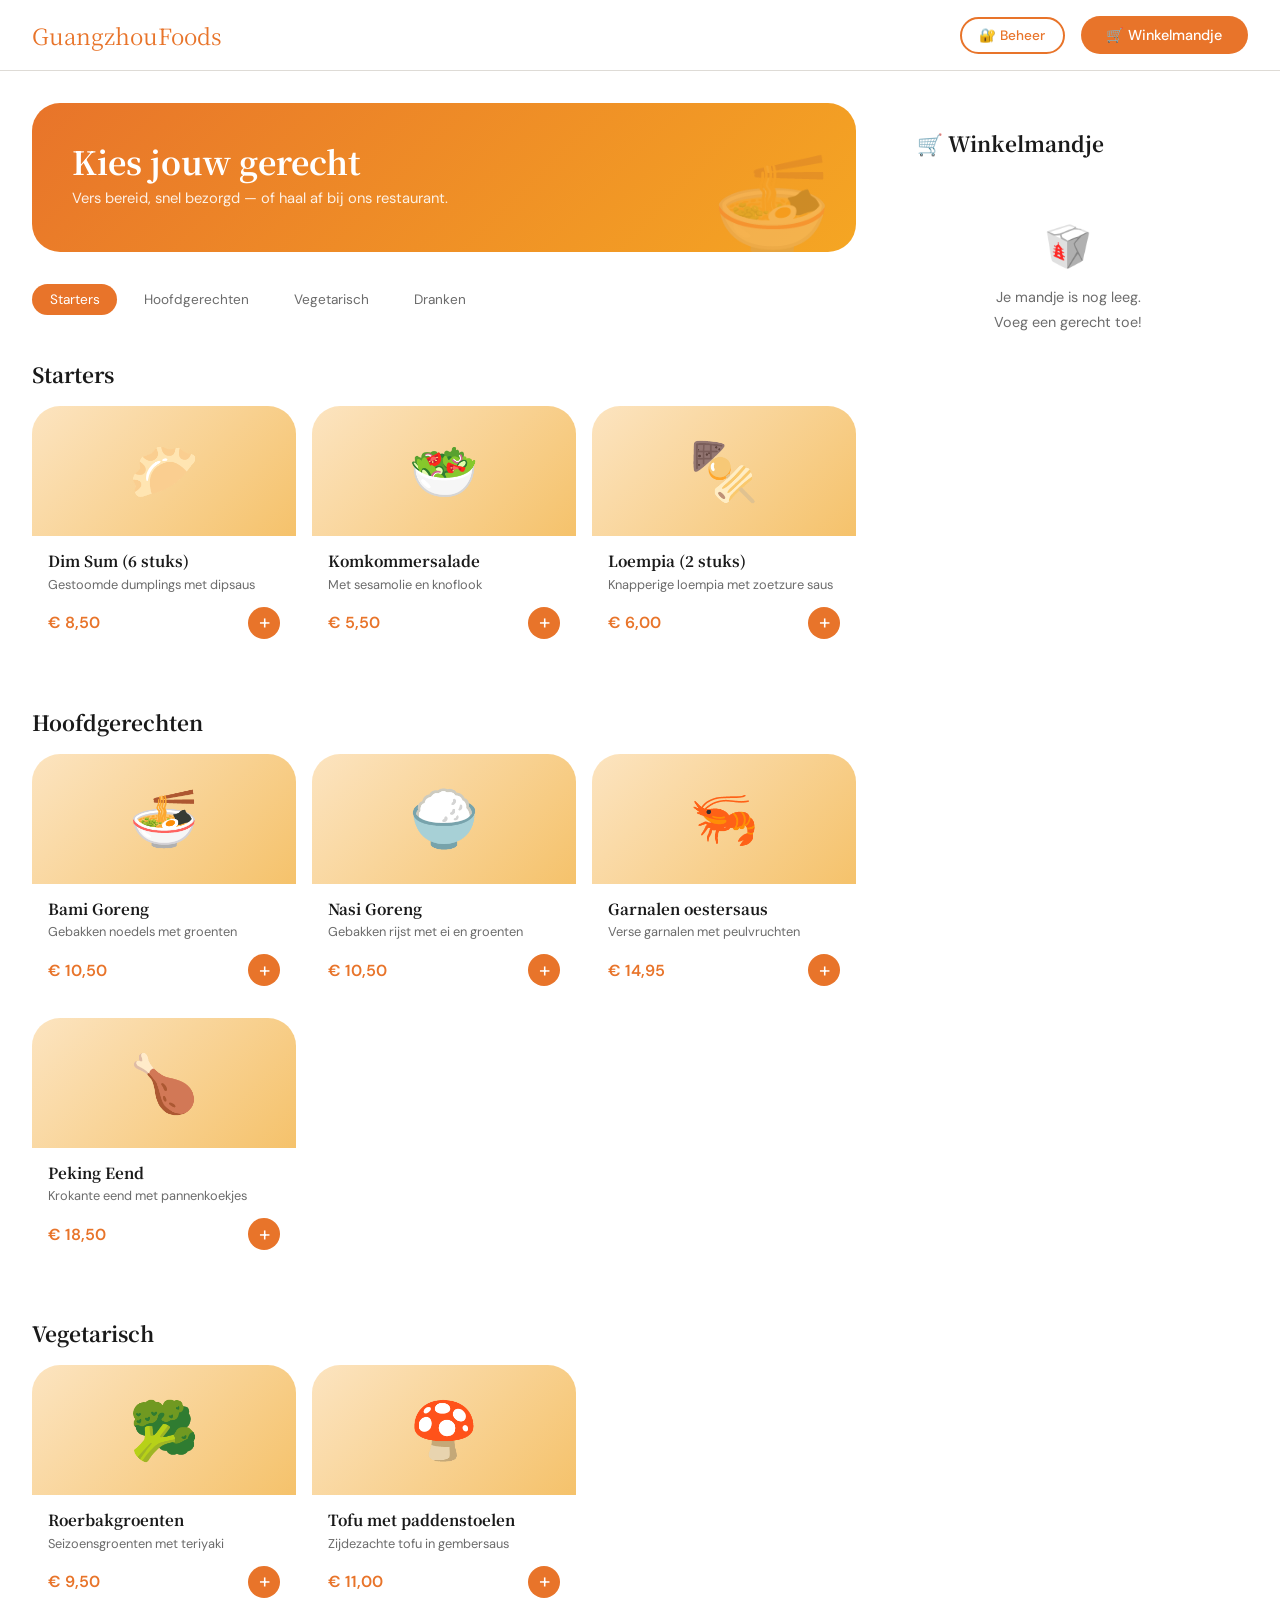
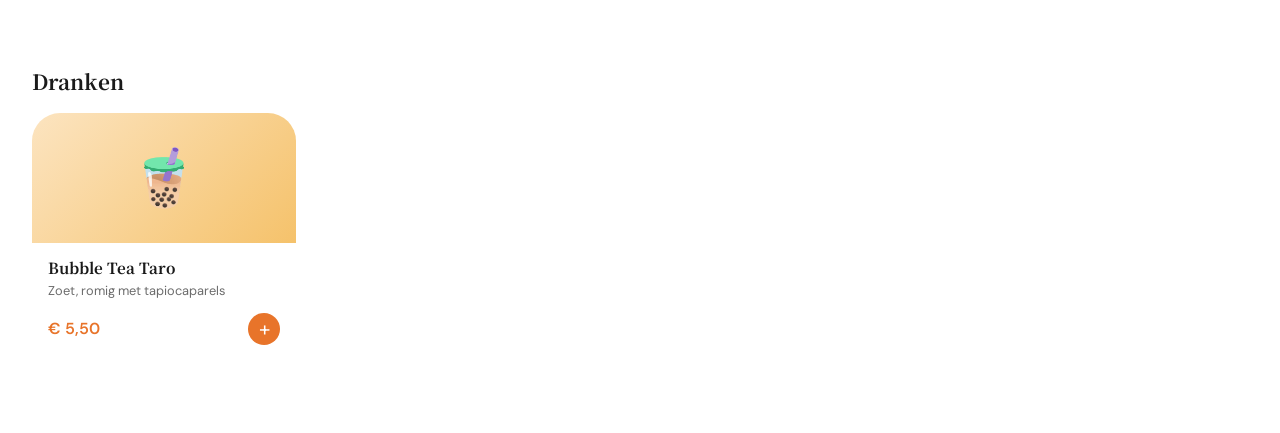
==== Workspace/bestel.html @ 42389be3 "Naam verandered (EOD)" ====
<!DOCTYPE html>
<html lang="nl">

<head>
  <meta charset="UTF-8" />
  <meta name="viewport" content="width=device-width, initial-scale=1.0" />
  <title>GuangzhouFoods</title>
  <link rel="preconnect" href="https://fonts.googleapis.com" />
  <link rel="preconnect" href="https://fonts.gstatic.com" crossorigin />
  <link
    href="https://fonts.googleapis.com/css2?family=Noto+Serif+SC:wght@400;700&family=DM+Sans:wght@300;400;500&display=swap"
    rel="stylesheet" />
  <link rel="stylesheet" href="css/style.css" />
  <link rel="stylesheet" href="css/bestel.css" />

  <style>
    /* ══════════════════════════════════════════
       INLINE: CSS-only interacties
       (checkbox trick voor winkelmandje &
        :target trick voor login/beheer scherm)
    ══════════════════════════════════════════ */

    /* ── Verberg bestelsectie standaard ─────── */
    #bestel-sectie {
      display: block;
    }

    #login-section {
      display: none;
    }

    #beheer-section {
      display: none;
    }

    /* ── :target toont login of beheer ──────── */
    #login-section:target {
      display: flex;
    }

    #beheer-section:target {
      display: block;
    }

    /* ── Actieve tab via :target ─────────────── */
    #tab-menu:target~.beheer-content #panel-menu {
      display: block;
    }

    #tab-info:target~.beheer-content #panel-info {
      display: block;
    }

    #tab-users:target~.beheer-content #panel-users {
      display: block;
    }

    /* standaard eerste tab zichtbaar */
    #panel-menu {
      display: block;
    }

    #panel-info {
      display: none;
    }

    #panel-users {
      display: none;
    }

    /* ── Checkbox winkelmandje ───────────────── */
    /*
       Elk gerecht heeft een verborgen checkbox.
       Wanneer aangevinkt, verschijnt het item
       in de winkelmandje kolom via CSS ~-selector.
       Dit is de maximale interactiviteit zonder JS.
    */

    .item-checkbox {
      display: none;
    }

    /* Verberg winkelmandje-versie standaard */
    .cart-entry {
      display: none;
    }

    /* Toon winkelmandje-versie als checkbox aan */
    #cb-1:checked~main .cart-entry-1,
    #cb-2:checked~main .cart-entry-2,
    #cb-3:checked~main .cart-entry-3,
    #cb-4:checked~main .cart-entry-4,
    #cb-5:checked~main .cart-entry-5,
    #cb-6:checked~main .cart-entry-6,
    #cb-7:checked~main .cart-entry-7,
    #cb-8:checked~main .cart-entry-8,
    #cb-9:checked~main .cart-entry-9,
    #cb-10:checked~main .cart-entry-10 {
      display: flex;
    }

    /* Verberg "mandje leeg" als iets aangevinkt */
    #cb-1:checked~main .cart-empty,
    #cb-2:checked~main .cart-empty,
    #cb-3:checked~main .cart-empty,
    #cb-4:checked~main .cart-empty,
    #cb-5:checked~main .cart-empty,
    #cb-6:checked~main .cart-empty,
    #cb-7:checked~main .cart-empty,
    #cb-8:checked~main .cart-empty,
    #cb-9:checked~main .cart-empty,
    #cb-10:checked~main .cart-empty {
      display: none;
    }

    /* Toon totaalbox als iets aangevinkt */
    #cb-1:checked~main .cart-totaal,
    #cb-2:checked~main .cart-totaal,
    #cb-3:checked~main .cart-totaal,
    #cb-4:checked~main .cart-totaal,
    #cb-5:checked~main .cart-totaal,
    #cb-6:checked~main .cart-totaal,
    #cb-7:checked~main .cart-totaal,
    #cb-8:checked~main .cart-totaal,
    #cb-9:checked~main .cart-totaal,
    #cb-10:checked~main .cart-totaal {
      display: block;
    }

    /* Toon afrekenen sectie als iets aangevinkt */
    #cb-1:checked~main .checkout-section,
    #cb-2:checked~main .checkout-section,
    #cb-3:checked~main .checkout-section,
    #cb-4:checked~main .checkout-section,
    #cb-5:checked~main .checkout-section,
    #cb-6:checked~main .checkout-section,
    #cb-7:checked~main .checkout-section,
    #cb-8:checked~main .checkout-section,
    #cb-9:checked~main .checkout-section,
    #cb-10:checked~main .checkout-section {
      display: block;
    }

    /* Aangevinkt: label kleur veranderen */
    #cb-1:checked~main label[for="cb-1"],
    #cb-2:checked~main label[for="cb-2"],
    #cb-3:checked~main label[for="cb-3"],
    #cb-4:checked~main label[for="cb-4"],
    #cb-5:checked~main label[for="cb-5"],
    #cb-6:checked~main label[for="cb-6"],
    #cb-7:checked~main label[for="cb-7"],
    #cb-8:checked~main label[for="cb-8"],
    #cb-9:checked~main label[for="cb-9"],
    #cb-10:checked~main label[for="cb-10"] {
      background: var(--gold);
      content: "✓";
    }

    /* checkout en totaal standaard verborgen */
    .cart-totaal {
      display: none;
    }

    .checkout-section {
      display: none;
    }

    /* ── Beheer tab actief markering ─────────── */
    a.beheer-tab-link:target {
      background: var(--orange);
      color: var(--white);
    }
  </style>
</head>

<body>

  <!--
    Verborgen checkboxen voor winkelmandje
    (moeten BOVEN <main> staan voor CSS ~ selector)
  -->
  <input type="checkbox" class="item-checkbox" id="cb-1" />
  <input type="checkbox" class="item-checkbox" id="cb-2" />
  <input type="checkbox" class="item-checkbox" id="cb-3" />
  <input type="checkbox" class="item-checkbox" id="cb-4" />
  <input type="checkbox" class="item-checkbox" id="cb-5" />
  <input type="checkbox" class="item-checkbox" id="cb-6" />
  <input type="checkbox" class="item-checkbox" id="cb-7" />
  <input type="checkbox" class="item-checkbox" id="cb-8" />
  <input type="checkbox" class="item-checkbox" id="cb-9" />
  <input type="checkbox" class="item-checkbox" id="cb-10" />


  <!-- ════════════════════════════════════════
       HEADER
  ════════════════════════════════════════ -->
  <header>
    <div class="header-inner">
      <a href="index.html" class="logo">GuangzhouFoods</a>
      <div class="header-actions">
        <a href="#login-section" class="btn-secondary" style="font-size:0.85rem; padding:0.5rem 1.1rem;">🔐 Beheer</a>
        <a href="#bestel-sectie" class="btn-primary">🛒 Winkelmandje</a>
      </div>
    </div>
  </header>


  <!-- ════════════════════════════════════════
       HOOFDPAGINA — BESTELGEDEELTE
  ════════════════════════════════════════ -->
  <div id="bestel-sectie">
    <main>

      <!-- ── LINKER KOLOM: MENU ── -->
      <section class="menu-section">

        <div class="menu-hero">
          <h1>Kies jouw gerecht</h1>
          <p>Vers bereid, snel bezorgd — of haal af bij ons restaurant.</p>
        </div>

        <!-- Categorie anker-links -->
        <nav class="cat-tabs" aria-label="Categorieën">
          <a href="#cat-starters" class="cat-tab">Starters</a>
          <a href="#cat-hoofd" class="cat-tab">Hoofdgerechten</a>
          <a href="#cat-vegetarisch" class="cat-tab">Vegetarisch</a>
          <a href="#cat-dranken" class="cat-tab">Dranken</a>
        </nav>


        <!-- ── STARTERS ── -->
        <h2 class="category-title" id="cat-starters">Starters</h2>
        <div class="items-grid">

          <article class="item-card">
            <div class="item-emoji">🥟</div>
            <div class="item-body">
              <h4>Dim Sum (6 stuks)</h4>
              <p>Gestoomde dumplings met dipsaus</p>
              <div class="item-footer">
                <span class="item-price">€ 8,50</span>
                <label for="cb-1" class="add-label">+</label>
              </div>
            </div>
          </article>

          <article class="item-card">
            <div class="item-emoji">🥗</div>
            <div class="item-body">
              <h4>Komkommersalade</h4>
              <p>Met sesamolie en knoflook</p>
              <div class="item-footer">
                <span class="item-price">€ 5,50</span>
                <label for="cb-2" class="add-label">+</label>
              </div>
            </div>
          </article>

          <article class="item-card">
            <div class="item-emoji">🍢</div>
            <div class="item-body">
              <h4>Loempia (2 stuks)</h4>
              <p>Knapperige loempia met zoetzure saus</p>
              <div class="item-footer">
                <span class="item-price">€ 6,00</span>
                <label for="cb-3" class="add-label">+</label>
              </div>
            </div>
          </article>

        </div>


        <!-- ── HOOFDGERECHTEN ── -->
        <h2 class="category-title" id="cat-hoofd">Hoofdgerechten</h2>
        <div class="items-grid">

          <article class="item-card">
            <div class="item-emoji">🍜</div>
            <div class="item-body">
              <h4>Bami Goreng</h4>
              <p>Gebakken noedels met groenten</p>
              <div class="item-footer">
                <span class="item-price">€ 10,50</span>
                <label for="cb-4" class="add-label">+</label>
              </div>
            </div>
          </article>

          <article class="item-card">
            <div class="item-emoji">🍚</div>
            <div class="item-body">
              <h4>Nasi Goreng</h4>
              <p>Gebakken rijst met ei en groenten</p>
              <div class="item-footer">
                <span class="item-price">€ 10,50</span>
                <label for="cb-5" class="add-label">+</label>
              </div>
            </div>
          </article>

          <article class="item-card">
            <div class="item-emoji">🦐</div>
            <div class="item-body">
              <h4>Garnalen oestersaus</h4>
              <p>Verse garnalen met peulvruchten</p>
              <div class="item-footer">
                <span class="item-price">€ 14,95</span>
                <label for="cb-6" class="add-label">+</label>
              </div>
            </div>
          </article>

          <article class="item-card">
            <div class="item-emoji">🍗</div>
            <div class="item-body">
              <h4>Peking Eend</h4>
              <p>Krokante eend met pannenkoekjes</p>
              <div class="item-footer">
                <span class="item-price">€ 18,50</span>
                <label for="cb-7" class="add-label">+</label>
              </div>
            </div>
          </article>

        </div>


        <!-- ── VEGETARISCH ── -->
        <h2 class="category-title" id="cat-vegetarisch">Vegetarisch</h2>
        <div class="items-grid">

          <article class="item-card">
            <div class="item-emoji">🥦</div>
            <div class="item-body">
              <h4>Roerbakgroenten</h4>
              <p>Seizoensgroenten met teriyaki</p>
              <div class="item-footer">
                <span class="item-price">€ 9,50</span>
                <label for="cb-8" class="add-label">+</label>
              </div>
            </div>
          </article>

          <article class="item-card">
            <div class="item-emoji">🍄</div>
            <div class="item-body">
              <h4>Tofu met paddenstoelen</h4>
              <p>Zijdezachte tofu in gembersaus</p>
              <div class="item-footer">
                <span class="item-price">€ 11,00</span>
                <label for="cb-9" class="add-label">+</label>
              </div>
            </div>
          </article>

        </div>


        <!-- ── DRANKEN ── -->
        <h2 class="category-title" id="cat-dranken">Dranken</h2>
        <div class="items-grid">

          <article class="item-card">
            <div class="item-emoji">🧋</div>
            <div class="item-body">
              <h4>Bubble Tea Taro</h4>
              <p>Zoet, romig met tapiocaparels</p>
              <div class="item-footer">
                <span class="item-price">€ 5,50</span>
                <label for="cb-10" class="add-label">+</label>
              </div>
            </div>
          </article>

        </div>

      </section><!-- einde menu-section -->


      <!-- ── RECHTER KOLOM: WINKELMANDJE ── -->
      <aside class="cart-panel">
        <h2>🛒 Winkelmandje</h2>

        <!-- Leeg bericht -->
        <div class="cart-empty">
          <div class="cart-empty-icon">🥡</div>
          <p>Je mandje is nog leeg.<br />Voeg een gerecht toe!</p>
        </div>

        <!-- Winkelmandje items (verschijnen via checkbox CSS) -->
        <ul class="cart-list">
          <li class="cart-entry cart-entry-1">
            <span class="cart-item-emoji">🥟</span>
            <div class="cart-item-info">
              <h5>Dim Sum</h5>
              <span>€ 8,50</span>
            </div>
            <label for="cb-1" style="cursor:pointer; color:var(--grey); font-size:1.1rem;" title="Verwijderen">✕</label>
          </li>
          <li class="cart-entry cart-entry-2">
            <span class="cart-item-emoji">🥗</span>
            <div class="cart-item-info">
              <h5>Komkommersalade</h5>
              <span>€ 5,50</span>
            </div>
            <label for="cb-2" style="cursor:pointer; color:var(--grey); font-size:1.1rem;" title="Verwijderen">✕</label>
          </li>
          <li class="cart-entry cart-entry-3">
            <span class="cart-item-emoji">🍢</span>
            <div class="cart-item-info">
              <h5>Loempia (2 stuks)</h5>
              <span>€ 6,00</span>
            </div>
            <label for="cb-3" style="cursor:pointer; color:var(--grey); font-size:1.1rem;" title="Verwijderen">✕</label>
          </li>
          <li class="cart-entry cart-entry-4">
            <span class="cart-item-emoji">🍜</span>
            <div class="cart-item-info">
              <h5>Bami Goreng</h5>
              <span>€ 10,50</span>
            </div>
            <label for="cb-4" style="cursor:pointer; color:var(--grey); font-size:1.1rem;" title="Verwijderen">✕</label>
          </li>
          <li class="cart-entry cart-entry-5">
            <span class="cart-item-emoji">🍚</span>
            <div class="cart-item-info">
              <h5>Nasi Goreng</h5>
              <span>€ 10,50</span>
            </div>
            <label for="cb-5" style="cursor:pointer; color:var(--grey); font-size:1.1rem;" title="Verwijderen">✕</label>
          </li>
          <li class="cart-entry cart-entry-6">
            <span class="cart-item-emoji">🦐</span>
            <div class="cart-item-info">
              <h5>Garnalen oestersaus</h5>
              <span>€ 14,95</span>
            </div>
            <label for="cb-6" style="cursor:pointer; color:var(--grey); font-size:1.1rem;" title="Verwijderen">✕</label>
          </li>
          <li class="cart-entry cart-entry-7">
            <span class="cart-item-emoji">🍗</span>
            <div class="cart-item-info">
              <h5>Peking Eend</h5>
              <span>€ 18,50</span>
            </div>
            <label for="cb-7" style="cursor:pointer; color:var(--grey); font-size:1.1rem;" title="Verwijderen">✕</label>
          </li>
          <li class="cart-entry cart-entry-8">
            <span class="cart-item-emoji">🥦</span>
            <div class="cart-item-info">
              <h5>Roerbakgroenten</h5>
              <span>€ 9,50</span>
            </div>
            <label for="cb-8" style="cursor:pointer; color:var(--grey); font-size:1.1rem;" title="Verwijderen">✕</label>
          </li>
          <li class="cart-entry cart-entry-9">
            <span class="cart-item-emoji">🍄</span>
            <div class="cart-item-info">
              <h5>Tofu met paddenstoelen</h5>
              <span>€ 11,00</span>
            </div>
            <label for="cb-9" style="cursor:pointer; color:var(--grey); font-size:1.1rem;" title="Verwijderen">✕</label>
          </li>
          <li class="cart-entry cart-entry-10">
            <span class="cart-item-emoji">🧋</span>
            <div class="cart-item-info">
              <h5>Bubble Tea Taro</h5>
              <span>€ 5,50</span>
            </div>
            <label for="cb-10" style="cursor:pointer; color:var(--grey); font-size:1.1rem;"
              title="Verwijderen">✕</label>
          </li>
        </ul>

        <!-- Totaalbox -->
        <div class="cart-totaal">
          <div class="totaal-rij">
            <span>Subtotaal</span>
            <span>zie selectie</span>
          </div>
          <div class="totaal-rij">
            <span>Bezorgkosten</span>
            <span>€ 2,50</span>
          </div>
          <div class="totaal-rij eindtotaal">
            <span>Totaal</span>
            <span>incl. bezorgkosten</span>
          </div>
        </div>

        <!-- Afrekenen formulier -->
        <div class="checkout-section">
          <h3>Jouw gegevens</h3>
          <form action="mailto:info@goudendraak.nl" method="post" enctype="text/plain">
            <div class="form-group">
              <label for="co-naam">Naam</label>
              <input type="text" id="co-naam" name="naam" placeholder="Jouw naam" required />
            </div>
            <div class="form-group">
              <label for="co-tel">Telefoon</label>
              <input type="tel" id="co-tel" name="telefoon" placeholder="06 – ..." required />
            </div>
            <div class="form-group">
              <label for="co-adres">Bezorgadres <small style="color:var(--grey)">(leeg = afhalen)</small></label>
              <input type="text" id="co-adres" name="adres" placeholder="Straat + huisnummer" />
            </div>
            <button type="submit" class="btn-primary" style="width:100%; padding:0.85rem; margin-top:0.5rem;">
              Bestelling plaatsen
            </button>
          </form>
        </div>

      </aside>

    </main>
  </div><!-- einde #bestel-sectie -->


  <!-- ════════════════════════════════════════
       LOGIN SCHERM (via :target)
  ════════════════════════════════════════ -->
  <section id="login-section">
    <div class="login-box">
      <p class="login-logo">GuangzhouFoods</p>
      <h2>Medewerkers login</h2>
      <p>Exclusief voor personeel en eigenaar</p>

      <!--
        Puur HTML/CSS login:
        Er is geen server-side verificatie mogelijk zonder JS/backend.
        Dit formulier stuurt naar het beheer-scherm via een anker.
        In productie koppel je dit aan een backend (PHP, Node, etc.)
      -->
      <form action="#beheer-section" method="get">
        <div class="form-group">
          <label for="login-user">Gebruikersnaam</label>
          <input type="text" id="login-user" name="user" placeholder="gebruikersnaam" required />
        </div>
        <div class="form-group">
          <label for="login-pass">Wachtwoord</label>
          <input type="password" id="login-pass" name="pass" placeholder="••••••••" required />
        </div>
        <button type="submit" class="btn-primary" style="width:100%; padding:0.8rem;">
          Inloggen
        </button>
      </form>

      <p style="margin-top:1.2rem; font-size:0.82rem;">
        <a href="#bestel-sectie" style="color:var(--orange);">← Terug naar bestellen</a>
      </p>
    </div>
  </section>


  <!-- ════════════════════════════════════════
       BEHEER PANEEL (via :target)
  ════════════════════════════════════════ -->
  <section id="beheer-section">
    <div class="beheer-header">
      <h2>🛠 Beheer paneel</h2>
      <a href="#bestel-sectie" class="btn-secondary" style="font-size:0.85rem;">← Terug naar bestellen</a>
    </div>

    <!-- Tab navigatie via ankers -->
    <nav class="beheer-tabs" aria-label="Beheer secties">
      <a href="#panel-menu" class="beheer-tab btn-primary">Menu beheren</a>
      <a href="#panel-info" class="beheer-tab btn-secondary">Restaurant info</a>
      <a href="#panel-users" class="beheer-tab btn-secondary">Medewerkers</a>
    </nav>

    <div class="beheer-content">

      <!-- ── MENU BEHEER ── -->
      <div id="panel-menu">
        <p style="font-size:0.88rem; color:var(--grey); margin-bottom:1.2rem;">
          Overzicht van alle gerechten. Gebruik het formulier hieronder om een gerecht toe te voegen.
        </p>

        <!-- Bestaande gerechten (statisch overzicht) -->
        <div class="beheer-item">
          <span class="beheer-item-emoji">🥟</span>
          <div class="beheer-item-info">
            <h4>Dim Sum (6 stuks)</h4>
            <span>Starters · Gestoomde dumplings met dipsaus</span>
          </div>
          <span class="beheer-item-prijs">€ 8,50</span>
        </div>

        <div class="beheer-item">
          <span class="beheer-item-emoji">🥗</span>
          <div class="beheer-item-info">
            <h4>Komkommersalade</h4>
            <span>Starters · Met sesamolie en knoflook</span>
          </div>
          <span class="beheer-item-prijs">€ 5,50</span>
        </div>

        <div class="beheer-item">
          <span class="beheer-item-emoji">🍢</span>
          <div class="beheer-item-info">
            <h4>Loempia (2 stuks)</h4>
            <span>Starters · Knapperige loempia met zoetzure saus</span>
          </div>
          <span class="beheer-item-prijs">€ 6,00</span>
        </div>

        <div class="beheer-item">
          <span class="beheer-item-emoji">🍜</span>
          <div class="beheer-item-info">
            <h4>Bami Goreng</h4>
            <span>Hoofdgerechten · Gebakken noedels</span>
          </div>
          <span class="beheer-item-prijs">€ 10,50</span>
        </div>

        <div class="beheer-item">
          <span class="beheer-item-emoji">🍚</span>
          <div class="beheer-item-info">
            <h4>Nasi Goreng</h4>
            <span>Hoofdgerechten · Gebakken rijst met ei</span>
          </div>
          <span class="beheer-item-prijs">€ 10,50</span>
        </div>

        <div class="beheer-item">
          <span class="beheer-item-emoji">🦐</span>
          <div class="beheer-item-info">
            <h4>Garnalen oestersaus</h4>
            <span>Hoofdgerechten · Verse garnalen</span>
          </div>
          <span class="beheer-item-prijs">€ 14,95</span>
        </div>

        <div class="beheer-item">
          <span class="beheer-item-emoji">🍗</span>
          <div class="beheer-item-info">
            <h4>Peking Eend</h4>
            <span>Hoofdgerechten · Krokante eend</span>
          </div>
          <span class="beheer-item-prijs">€ 18,50</span>
        </div>

        <div class="beheer-item">
          <span class="beheer-item-emoji">🥦</span>
          <div class="beheer-item-info">
            <h4>Roerbakgroenten</h4>
            <span>Vegetarisch · Seizoensgroenten</span>
          </div>
          <span class="beheer-item-prijs">€ 9,50</span>
        </div>

        <div class="beheer-item">
          <span class="beheer-item-emoji">🍄</span>
          <div class="beheer-item-info">
            <h4>Tofu met paddenstoelen</h4>
            <span>Vegetarisch · In gembersaus</span>
          </div>
          <span class="beheer-item-prijs">€ 11,00</span>
        </div>

        <div class="beheer-item">
          <span class="beheer-item-emoji">🧋</span>
          <div class="beheer-item-info">
            <h4>Bubble Tea Taro</h4>
            <span>Dranken · Met tapiocaparels</span>
          </div>
          <span class="beheer-item-prijs">€ 5,50</span>
        </div>

        <!-- Toevoegformulier — stuurt via mailto naar eigenaar -->
        <div class="add-form-box">
          <h4>➕ Nieuw gerecht aanvragen</h4>
          <p style="font-size:0.82rem; margin-bottom:1rem;">
            Vul het formulier in. De aanvraag wordt per e-mail verzonden naar de eigenaar.
          </p>
          <form action="mailto:info@goudendraak.nl" method="post" enctype="text/plain">
            <div class="form-row">
              <div class="form-group">
                <label for="new-naam">Naam gerecht</label>
                <input type="text" id="new-naam" name="naam" placeholder="Gerecht naam" required />
              </div>
              <div class="form-group">
                <label for="new-prijs">Prijs (€)</label>
                <input type="number" id="new-prijs" name="prijs" placeholder="0.00" step="0.01" required />
              </div>
            </div>
            <div class="form-row">
              <div class="form-group">
                <label for="new-cat">Categorie</label>
                <input type="text" id="new-cat" name="categorie" placeholder="bv. Starters" />
              </div>
              <div class="form-group">
                <label for="new-emoji">Emoji</label>
                <input type="text" id="new-emoji" name="emoji" placeholder="🍽" />
              </div>
            </div>
            <div class="form-group">
              <label for="new-desc">Beschrijving</label>
              <input type="text" id="new-desc" name="beschrijving" placeholder="Korte omschrijving" />
            </div>
            <button type="submit" class="btn-primary">Aanvraag versturen</button>
          </form>
        </div>
      </div><!-- einde panel-menu -->


      <!-- ── RESTAURANT INFO ── -->
      <div id="panel-info" style="display:none;">
        <form action="mailto:info@goudendraak.nl" method="post" enctype="text/plain">
          <div class="form-group">
            <label>Restaurantnaam</label>
            <input type="text" name="naam" value="Gouden Draak" />
          </div>
          <div class="form-group">
            <label>Openingstijden</label>
            <input type="text" name="openingstijden" value="Ma–Vr: 11:00–22:00 | Za–Zo: 12:00–23:00" />
          </div>
          <div class="form-group">
            <label>Bezorgkosten (€)</label>
            <input type="number" name="bezorgkosten" value="2.50" step="0.10" />
          </div>
          <div class="form-group">
            <label>Min. bestelbedrag (€)</label>
            <input type="number" name="minimum" value="15.00" step="0.50" />
          </div>
          <div class="form-group">
            <label>Bezorggebied (postcodes)</label>
            <input type="text" name="postcodes" placeholder="bv. 3011, 3012, 3013" />
          </div>
          <button type="submit" class="btn-primary">Wijzigingen doorsturen</button>
        </form>
      </div>


      <!-- ── MEDEWERKERS ── -->
      <div id="panel-users" style="display:none;">
        <p style="font-size:0.88rem; color:var(--grey); margin-bottom:1.2rem;">
          Huidig personeel met toegang tot het beheer paneel.
        </p>

        <div class="beheer-item">
          <span class="beheer-item-emoji">👤</span>
          <div class="beheer-item-info">
            <h4>eigenaar</h4>
            <span>⭐ Eigenaar — volledige toegang</span>
          </div>
        </div>

        <div class="beheer-item">
          <span class="beheer-item-emoji">👤</span>
          <div class="beheer-item-info">
            <h4>chef</h4>
            <span>Chef-kok — menu beheer</span>
          </div>
        </div>

        <div class="beheer-item">
          <span class="beheer-item-emoji">👤</span>
          <div class="beheer-item-info">
            <h4>medewerker</h4>
            <span>Medewerker — bestellingen inzien</span>
          </div>
        </div>

        <!-- Nieuw account aanvragen -->
        <div class="add-form-box">
          <h4>➕ Nieuw account aanvragen</h4>
          <form action="mailto:info@goudendraak.nl" method="post" enctype="text/plain">
            <div class="form-row">
              <div class="form-group">
                <label for="new-user">Gebruikersnaam</label>
                <input type="text" id="new-user" name="gebruikersnaam" placeholder="naam" required />
              </div>
              <div class="form-group">
                <label for="new-role">Rol</label>
                <input type="text" id="new-role" name="rol" placeholder="bv. Medewerker" />
              </div>
            </div>
            <button type="submit" class="btn-primary">Aanvraag versturen</button>
          </form>
        </div>
      </div>

    </div><!-- einde beheer-content -->
  </section><!-- einde #beheer-section -->

</body>

</html>
---- Workspace/css/style.css ----
/* ═══════════════════════════════════════════════
   GOUDEN DRAAK — Gedeelde stijlen
   ═══════════════════════════════════════════════ */

/* ── RESET ───────────────────────────────────── */
*,
*::before,
*::after {
  box-sizing: border-box;
  margin: 0;
  padding: 0;
}

html {
  scroll-behavior: smooth;
}

body {
  font-family: 'DM Sans', sans-serif;
  background: var(--white);
  color: var(--dark);
  overflow-x: hidden;
}

/* ── KLEUREN & VARIABELEN ────────────────────── */
:root {
  --gold: #F5A623;
  --orange: #E8742A;
  --grey: #6B6B6B;
  --light-grey: #F2F0ED;
  --mid-grey: #DEDBD6;
  --white: #FFFFFF;
  --dark: #1A1A1A;

  --radius-pill: 999px;
  --radius-card: 28px;
  --radius-sm: 16px;
}

/* ── TYPOGRAFIE ──────────────────────────────── */
h1,
h2,
h3,
h4 {
  font-family: 'Noto Serif SC', serif;
  line-height: 1.15;
  color: var(--dark);
}

p {
  line-height: 1.75;
  color: var(--grey);
}

a {
  text-decoration: none;
  color: inherit;
}

/* ── KNOPPEN ─────────────────────────────────── */
.btn-primary {
  display: inline-block;
  background: var(--orange);
  color: var(--white);
  border: none;
  padding: 0.65rem 1.6rem;
  border-radius: var(--radius-pill);
  font-family: 'DM Sans', sans-serif;
  font-size: 0.9rem;
  font-weight: 500;
  cursor: pointer;
  transition: background 0.2s;
}

.btn-primary:hover {
  background: var(--gold);
}

.btn-secondary {
  display: inline-block;
  background: transparent;
  color: var(--orange);
  border: 2px solid var(--orange);
  padding: 0.6rem 1.5rem;
  border-radius: var(--radius-pill);
  font-family: 'DM Sans', sans-serif;
  font-size: 0.9rem;
  font-weight: 500;
  transition: background 0.2s, color 0.2s;
}

.btn-secondary:hover {
  background: var(--orange);
  color: var(--white);
}

/* ── LABELS & SECTIETITELS ───────────────────── */
.section-label {
  display: block;
  font-size: 0.78rem;
  letter-spacing: 0.12em;
  text-transform: uppercase;
  color: var(--orange);
  font-weight: 500;
  margin-bottom: 0.5rem;
}

.section-title {
  font-size: clamp(1.8rem, 4vw, 2.6rem);
  margin-bottom: 2.5rem;
}

/* ── TAG PILLS ───────────────────────────────── */
.tag {
  display: inline-block;
  background: var(--white);
  border: 1px solid var(--mid-grey);
  padding: 0.35rem 1rem;
  border-radius: var(--radius-pill);
  font-size: 0.82rem;
  color: var(--grey);
}

/* ── ICON CIRKEL ─────────────────────────────── */
.icon-circle {
  width: 52px;
  height: 52px;
  border-radius: 50%;
  background: var(--orange);
  display: flex;
  align-items: center;
  justify-content: center;
  font-size: 1.4rem;
  flex-shrink: 0;
}

/* ── FORMULIER ───────────────────────────────── */
.form-group {
  margin-bottom: 1.2rem;
}

.form-group label {
  display: block;
  font-size: 0.82rem;
  font-weight: 500;
  color: var(--grey);
  margin-bottom: 0.4rem;
}

.form-group input,
.form-group textarea,
.form-group select {
  width: 100%;
  background: var(--light-grey);
  border: 1.5px solid transparent;
  border-radius: var(--radius-sm);
  padding: 0.75rem 1.1rem;
  font-family: 'DM Sans', sans-serif;
  font-size: 0.95rem;
  color: var(--dark);
  outline: none;
  transition: border-color 0.2s;
}

.form-group input:focus,
.form-group textarea:focus,
.form-group select:focus {
  border-color: var(--orange);
}

.form-group textarea {
  resize: vertical;
  min-height: 110px;
}

/* ── LOGO ────────────────────────────────────── */
.logo {
  font-family: 'Noto Serif SC', serif;
  font-size: 1.4rem;
  color: var(--orange);
  text-decoration: none;
}

.logo span {
  color: var(--gold);
}

/* ── HEADER ──────────────────────────────────── */
header {
  position: sticky;
  top: 0;
  background: rgba(255, 255, 255, 0.94);
  backdrop-filter: blur(12px);
  border-bottom: 1px solid var(--mid-grey);
  z-index: 100;
}

.header-inner {
  max-width: 1200px;
  margin: 0 auto;
  padding: 0 2rem;
  height: 70px;
  display: flex;
  align-items: center;
  justify-content: space-between;
}

/* ── FOOTER ──────────────────────────────────── */
footer {
  background: var(--dark);
  color: #aaa;
  padding: 3.5rem 2rem 2rem;
}

.footer-inner {
  max-width: 1200px;
  margin: 0 auto;
  display: grid;
  grid-template-columns: 2fr 1fr 1fr;
  gap: 3rem;
  margin-bottom: 2rem;
}

.footer-brand p {
  font-size: 0.88rem;
  line-height: 1.7;
  margin-top: 0.8rem;
  color: #777;
}

.footer-col h5 {
  color: var(--white);
  font-size: 0.88rem;
  font-family: 'DM Sans', sans-serif;
  font-weight: 500;
  margin-bottom: 1rem;
  letter-spacing: 0.05em;
}

.footer-col a {
  display: block;
  color: #777;
  text-decoration: none;
  font-size: 0.85rem;
  margin-bottom: 0.5rem;
  transition: color 0.2s;
}

.footer-col a:hover {
  color: var(--gold);
}

.footer-bottom {
  max-width: 1200px;
  margin: 0 auto;
  padding-top: 1.5rem;
  border-top: 1px solid #2a2a2a;
  display: flex;
  justify-content: space-between;
  font-size: 0.82rem;
  color: #555;
}

/* ── RESPONSIEF ──────────────────────────────── */
@media (max-width: 768px) {
  .footer-inner {
    grid-template-columns: 1fr;
    gap: 2rem;
  }

  .footer-bottom {
    flex-direction: column;
    gap: 0.5rem;
  }
}
---- Workspace/css/bestel.css ----
/* ═══════════════════════════════════════════════
   GOUDEN DRAAK — Bestelwebsite stijlen (bestel.css)
   ═══════════════════════════════════════════════ */

/* ── HEADER NAVIGATIE BESTEL ─────────────────── */
.header-inner {
  max-width: 1400px;
}

.header-actions {
  display: flex;
  gap: 1rem;
  align-items: center;
}

/* ── MAIN LAYOUT ─────────────────────────────── */
main {
  max-width: 1400px;
  margin: 0 auto;
  padding: 2rem;
  display: grid;
  grid-template-columns: 1fr 360px;
  gap: 2rem;
  align-items: start;
}

/* ── MENU HERO BANNER ────────────────────────── */
.menu-hero {
  background: linear-gradient(135deg, var(--orange) 0%, var(--gold) 100%);
  border-radius: var(--radius-card);
  padding: 2.5rem;
  margin-bottom: 2rem;
  color: var(--white);
  position: relative;
  overflow: hidden;
}

.menu-hero::after {
  content: '🍜';
  position: absolute;
  right: 1.5rem;
  bottom: -1rem;
  font-size: 6rem;
  opacity: 0.2;
  pointer-events: none;
}

.menu-hero h1 {
  color: var(--white);
  font-size: clamp(1.4rem, 3vw, 2rem);
  margin-bottom: 0.4rem;
}

.menu-hero p {
  color: rgba(255, 255, 255, 0.88);
  font-size: 0.92rem;
}

/* ── CATEGORIE TABS ──────────────────────────── */
.cat-tabs {
  display: flex;
  gap: 0.6rem;
  flex-wrap: wrap;
  margin-bottom: 2rem;
}

.cat-tab {
  background: var(--white);
  border: none;
  padding: 0.45rem 1.1rem;
  border-radius: var(--radius-pill);
  font-family: 'DM Sans', sans-serif;
  font-size: 0.85rem;
  color: var(--grey);
  cursor: pointer;
  transition: background 0.2s, color 0.2s;
}

/* Actieve tab via :target of eerste tab geselecteerd */
.cat-tab:first-child,
.cat-tab:focus {
  background: var(--orange);
  color: var(--white);
  outline: none;
}

/* ── MENU CATEGORIETITEL ─────────────────────── */
.category-title {
  font-family: 'Noto Serif SC', serif;
  font-size: 1.3rem;
  margin-bottom: 1.2rem;
  padding-top: 1rem;
  color: var(--dark);
}

/* ── GERECHTEN GRID ──────────────────────────── */
.items-grid {
  display: grid;
  grid-template-columns: repeat(auto-fill, minmax(200px, 1fr));
  gap: 1rem;
  margin-bottom: 2.5rem;
}

/* ── GERECHT KAART ───────────────────────────── */
.item-card {
  background: var(--white);
  border-radius: var(--radius-card);
  overflow: hidden;
  transition: transform 0.2s, box-shadow 0.2s;
}

.item-card:hover {
  transform: translateY(-3px);
  box-shadow: 0 12px 30px rgba(0, 0, 0, 0.09);
}

.item-emoji {
  height: 130px;
  display: flex;
  align-items: center;
  justify-content: center;
  font-size: 3.5rem;
  background: linear-gradient(135deg, #fce4c0, #f5c26b);
}

.item-body {
  padding: 1rem;
}

.item-body h4 {
  font-size: 0.95rem;
  margin-bottom: 0.3rem;
}

.item-body p {
  font-size: 0.8rem;
  line-height: 1.5;
}

.item-footer {
  display: flex;
  align-items: center;
  justify-content: space-between;
  margin-top: 0.8rem;
}

.item-price {
  font-weight: 600;
  color: var(--orange);
  font-size: 1rem;
}

/* Toevoegen knop (label over checkbox) */
.item-card label.add-label {
  width: 32px;
  height: 32px;
  border-radius: 50%;
  background: var(--orange);
  color: var(--white);
  display: flex;
  align-items: center;
  justify-content: center;
  font-size: 1.3rem;
  cursor: pointer;
  transition: background 0.2s;
  user-select: none;
  line-height: 1;
}

.item-card label.add-label:hover {
  background: var(--gold);
}

/* ── WINKELMANDJE PANEEL ─────────────────────── */
.cart-panel {
  background: var(--white);
  border-radius: var(--radius-card);
  padding: 1.8rem;
  position: sticky;
  top: 88px;
}

.cart-panel h2 {
  font-size: 1.3rem;
  margin-bottom: 1.5rem;
}

/* Lege winkelmandje bericht */
.cart-empty {
  text-align: center;
  padding: 2.5rem 1rem;
}

.cart-empty-icon {
  font-size: 2.5rem;
  margin-bottom: 0.8rem;
}

.cart-empty p {
  font-size: 0.9rem;
}

/* Winkelmandje gerecht rijen */
.cart-list {
  list-style: none;
  margin-bottom: 1.5rem;
}

.cart-item {
  display: flex;
  align-items: center;
  gap: 0.8rem;
  padding: 0.8rem 0;
  border-bottom: 1px solid var(--light-grey);
}

.cart-item-emoji {
  font-size: 1.6rem;
}

.cart-item-info {
  flex: 1;
}

.cart-item-info h5 {
  font-size: 0.88rem;
  font-family: 'DM Sans', sans-serif;
  color: var(--dark);
}

.cart-item-info span {
  font-size: 0.78rem;
  color: var(--grey);
}

/* ── TOTAAL BOX ──────────────────────────────── */
.cart-totaal {
  background: var(--light-grey);
  border-radius: var(--radius-sm);
  padding: 1rem 1.2rem;
  margin-bottom: 1.2rem;
}

.totaal-rij {
  display: flex;
  justify-content: space-between;
  font-size: 0.88rem;
  color: var(--grey);
  margin-bottom: 0.4rem;
}

.totaal-rij.eindtotaal {
  font-size: 1.05rem;
  font-weight: 600;
  color: var(--dark);
  border-top: 1px solid var(--mid-grey);
  padding-top: 0.6rem;
  margin-top: 0.4rem;
  margin-bottom: 0;
}

/* ── AFREKENEN FORMULIER ─────────────────────── */
.checkout-section {
  margin-top: 1.5rem;
  padding-top: 1.5rem;
  border-top: 1px solid var(--light-grey);
}

.checkout-section h3 {
  font-size: 1.1rem;
  margin-bottom: 1.2rem;
}

/* ── LOGIN PANEEL ────────────────────────────── */
#login-section {
  background: var(--light-grey);
  padding: 5rem 2rem;
  min-height: 100vh;
  display: flex;
  align-items: center;
  justify-content: center;
}

.login-box {
  background: var(--white);
  border-radius: 32px;
  padding: 3rem 2.5rem;
  width: 100%;
  max-width: 420px;
  box-shadow: 0 20px 60px rgba(0, 0, 0, 0.08);
  text-align: center;
}

.login-logo {
  font-family: 'Noto Serif SC', serif;
  font-size: 1.3rem;
  color: var(--orange);
  margin-bottom: 0.3rem;
}

.login-box h2 {
  font-size: 1.5rem;
  margin-bottom: 0.4rem;
}

.login-box>p {
  font-size: 0.88rem;
  margin-bottom: 1.8rem;
}

.login-box .form-group {
  text-align: left;
}

/* ── BEHEER SECTIE ───────────────────────────── */
#beheer-section {
  max-width: 1200px;
  margin: 0 auto;
  padding: 3rem 2rem;
}

.beheer-header {
  display: flex;
  justify-content: space-between;
  align-items: center;
  margin-bottom: 2rem;
}

.beheer-header h2 {
  font-size: 1.6rem;
}

.beheer-tabs {
  display: flex;
  gap: 0.5rem;
  margin-bottom: 2rem;
  border-bottom: 2px solid var(--light-grey);
  padding-bottom: 1rem;
}

.beheer-tab {
  padding: 0.45rem 1.2rem;
  border-radius: var(--radius-pill);
  border: none;
  font-family: 'DM Sans', sans-serif;
  font-size: 0.88rem;
  cursor: pointer;
  color: var(--grey);
  background: none;
  transition: background 0.2s, color 0.2s;
}

.beheer-tab:focus,
.beheer-tab:target {
  background: var(--orange);
  color: var(--white);
  outline: none;
}

/* ── BEHEER GERECHT RIJEN ────────────────────── */
.beheer-item {
  background: var(--light-grey);
  border-radius: 18px;
  padding: 1rem 1.4rem;
  margin-bottom: 0.8rem;
  display: flex;
  align-items: center;
  gap: 1rem;
}

.beheer-item-emoji {
  font-size: 1.8rem;
}

.beheer-item-info {
  flex: 1;
}

.beheer-item-info h4 {
  font-size: 0.95rem;
  font-family: 'DM Sans', sans-serif;
}

.beheer-item-info span {
  font-size: 0.8rem;
  color: var(--grey);
}

.beheer-item-prijs {
  color: var(--orange);
  font-weight: 600;
  font-size: 0.95rem;
}

/* ── FORMULIER TOEVOEGEN ─────────────────────── */
.add-form-box {
  background: var(--light-grey);
  border-radius: 20px;
  padding: 1.8rem;
  margin-top: 1.8rem;
}

.add-form-box h4 {
  font-size: 1rem;
  margin-bottom: 1.2rem;
}

.form-row {
  display: grid;
  grid-template-columns: 1fr 1fr;
  gap: 0.8rem;
}

/* ── BEVESTIGING BLOK ────────────────────────── */
.bevestiging {
  text-align: center;
  padding: 2.5rem 1.5rem;
  background: var(--light-grey);
  border-radius: var(--radius-card);
  margin-top: 1.5rem;
}

.bevestiging-icon {
  font-size: 3rem;
  margin-bottom: 0.8rem;
}

.bevestiging h3 {
  font-size: 1.3rem;
  margin-bottom: 0.5rem;
}

/* ── RESPONSIEF ──────────────────────────────── */
@media (max-width: 960px) {
  main {
    grid-template-columns: 1fr;
  }

  .cart-panel {
    position: static;
  }
}

@media (max-width: 560px) {
  .items-grid {
    grid-template-columns: 1fr 1fr;
  }

  .form-row {
    grid-template-columns: 1fr;
  }
}
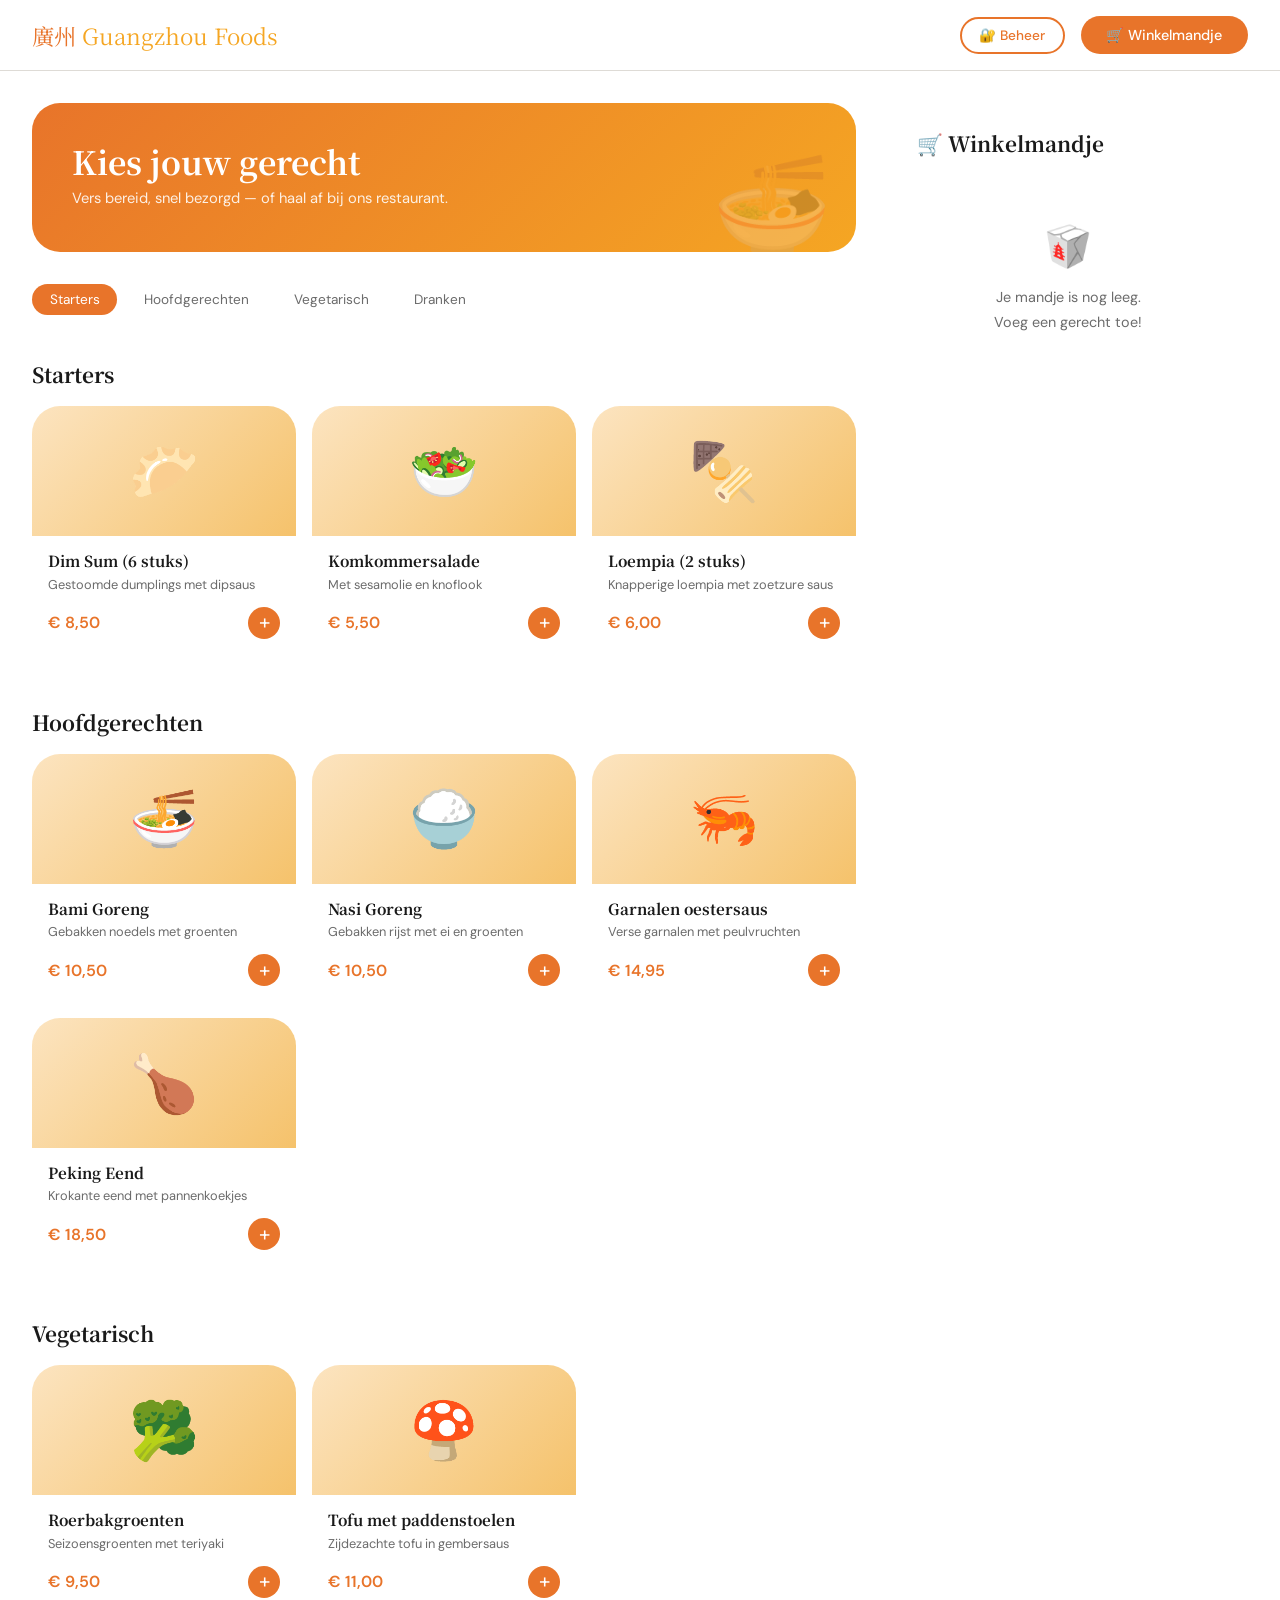
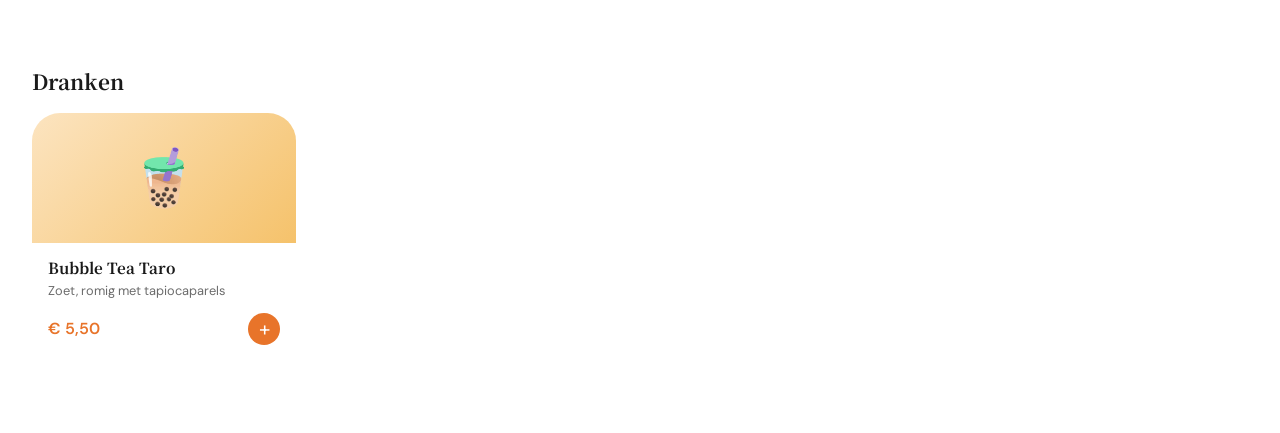
==== commit 33cd2dc1: "added a hamburger menu for mobile devices" ====
--- a/Workspace/bestel.html
+++ b/Workspace/bestel.html
@@ -196,7 +196,7 @@
   ════════════════════════════════════════ -->
   <header>
     <div class="header-inner">
-      <a href="index.html" class="logo">GuangzhouFoods</a>
+      <a href="index.html" class="logo">廣州 <span>Guangzhou Foods</span></a>
       <div class="header-actions">
         <a href="#login-section" class="btn-secondary" style="font-size:0.85rem; padding:0.5rem 1.1rem;">🔐 Beheer</a>
         <a href="#bestel-sectie" class="btn-primary">🛒 Winkelmandje</a>
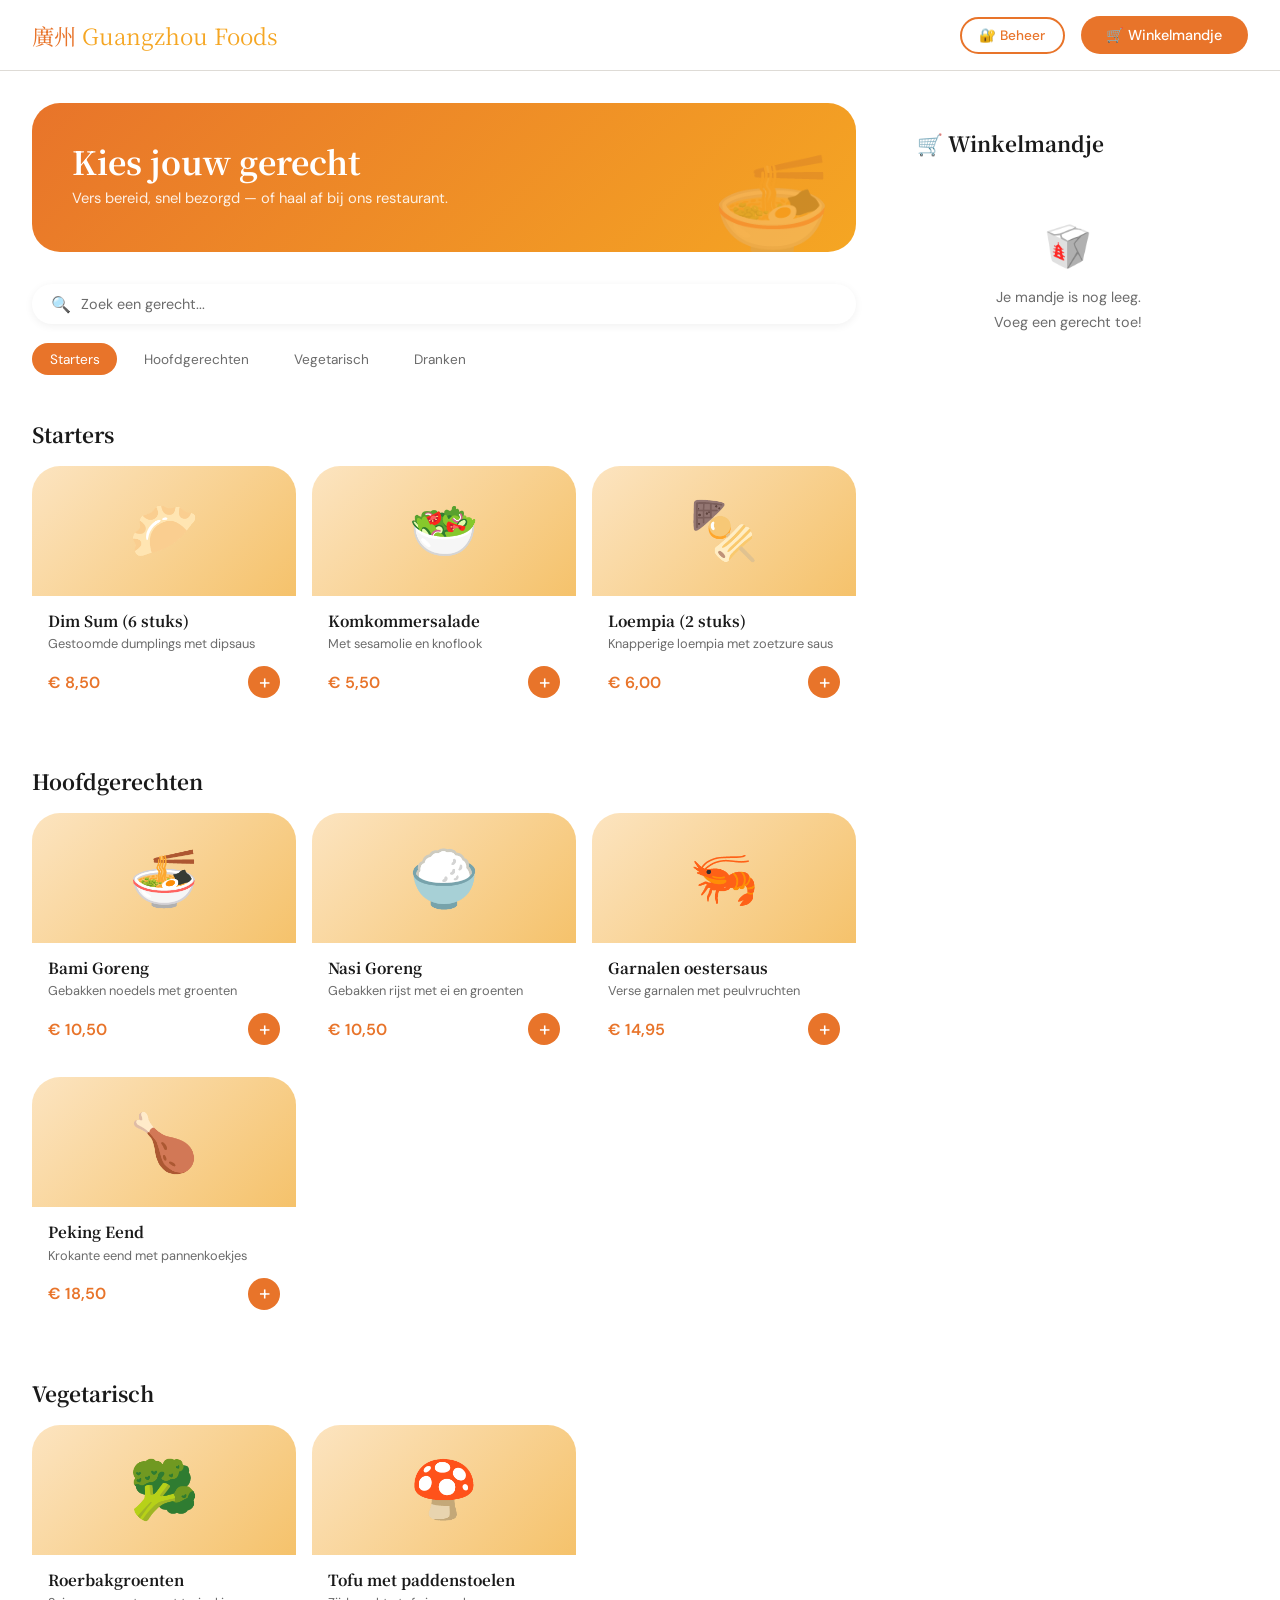
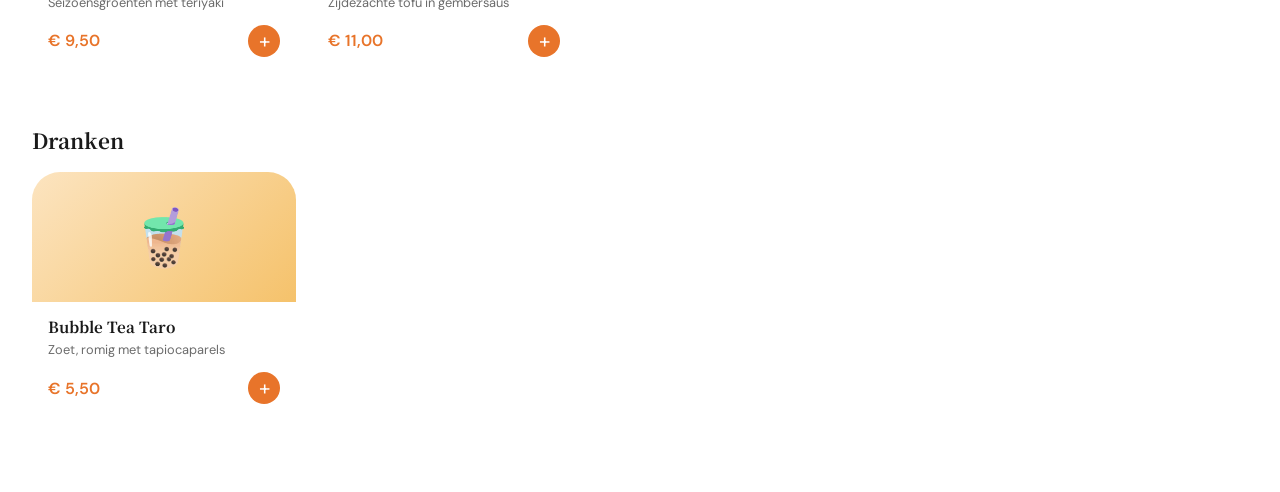
==== commit 00b6f346: "Zoekbalk toegevoegd" ====
--- a/Workspace/bestel.html
+++ b/Workspace/bestel.html
@@ -219,6 +219,12 @@
           <p>Vers bereid, snel bezorgd — of haal af bij ons restaurant.</p>
         </div>
 
+        <!-- Zoekbalk -->
+        <div class="zoekbalk-wrapper">
+          <span class="zoekbalk-icon">🔍</span>
+          <input type="search" class="zoekbalk" placeholder="Zoek een gerecht..." aria-label="Zoeken" />
+        </div>
+
         <!-- Categorie anker-links -->
         <nav class="cat-tabs" aria-label="Categorieën">
           <a href="#cat-starters" class="cat-tab">Starters</a>
@@ -785,6 +791,31 @@
     </div><!-- einde beheer-content -->
   </section><!-- einde #beheer-section -->
 
+  <script>
+    const zoekbalk = document.querySelector('.zoekbalk');
+
+    zoekbalk.addEventListener('input', function () {
+      const query = this.value.toLowerCase().trim();
+
+      // Filter gerecht kaarten
+      document.querySelectorAll('.item-card').forEach(function (card) {
+        const naam = card.querySelector('h4').textContent.toLowerCase();
+        const desc = card.querySelector('p') ? card.querySelector('p').textContent.toLowerCase() : '';
+        card.style.display = (naam.includes(query) || desc.includes(query)) ? '' : 'none';
+      });
+
+      // Verberg categorietitel + grid als alle items erin verborgen zijn
+      document.querySelectorAll('.items-grid').forEach(function (grid) {
+        const aantalZichtbaar = Array.from(grid.querySelectorAll('.item-card'))
+          .filter(c => c.style.display !== 'none').length;
+        const titel = grid.previousElementSibling;
+        if (titel && titel.classList.contains('category-title')) {
+          titel.style.display = aantalZichtbaar === 0 ? 'none' : '';
+        }
+        grid.style.display = aantalZichtbaar === 0 ? 'none' : '';
+      });
+    });
+  </script>
 </body>
 
 </html>
--- a/Workspace/css/bestel.css
+++ b/Workspace/css/bestel.css
@@ -56,6 +56,42 @@
   font-size: 0.92rem;
 }
 
+/* ── ZOEKBALK ────────────────────────────────── */
+.zoekbalk-wrapper {
+  display: flex;
+  align-items: center;
+  background: var(--white);
+  border-radius: var(--radius-pill);
+  padding: 0.6rem 1.2rem;
+  gap: 0.6rem;
+  margin-bottom: 1.2rem;
+  box-shadow: 0 2px 8px rgba(0, 0, 0, 0.06);
+  transition: box-shadow 0.2s;
+}
+
+.zoekbalk-wrapper:focus-within {
+  box-shadow: 0 0 0 2px var(--gold);
+}
+
+.zoekbalk-icon {
+  font-size: 1rem;
+  flex-shrink: 0;
+}
+
+.zoekbalk {
+  flex: 1;
+  border: none;
+  outline: none;
+  font-family: 'DM Sans', sans-serif;
+  font-size: 0.9rem;
+  color: var(--dark);
+  background: transparent;
+}
+
+.zoekbalk::placeholder {
+  color: var(--grey);
+}
+
 /* ── CATEGORIE TABS ──────────────────────────── */
 .cat-tabs {
   display: flex;
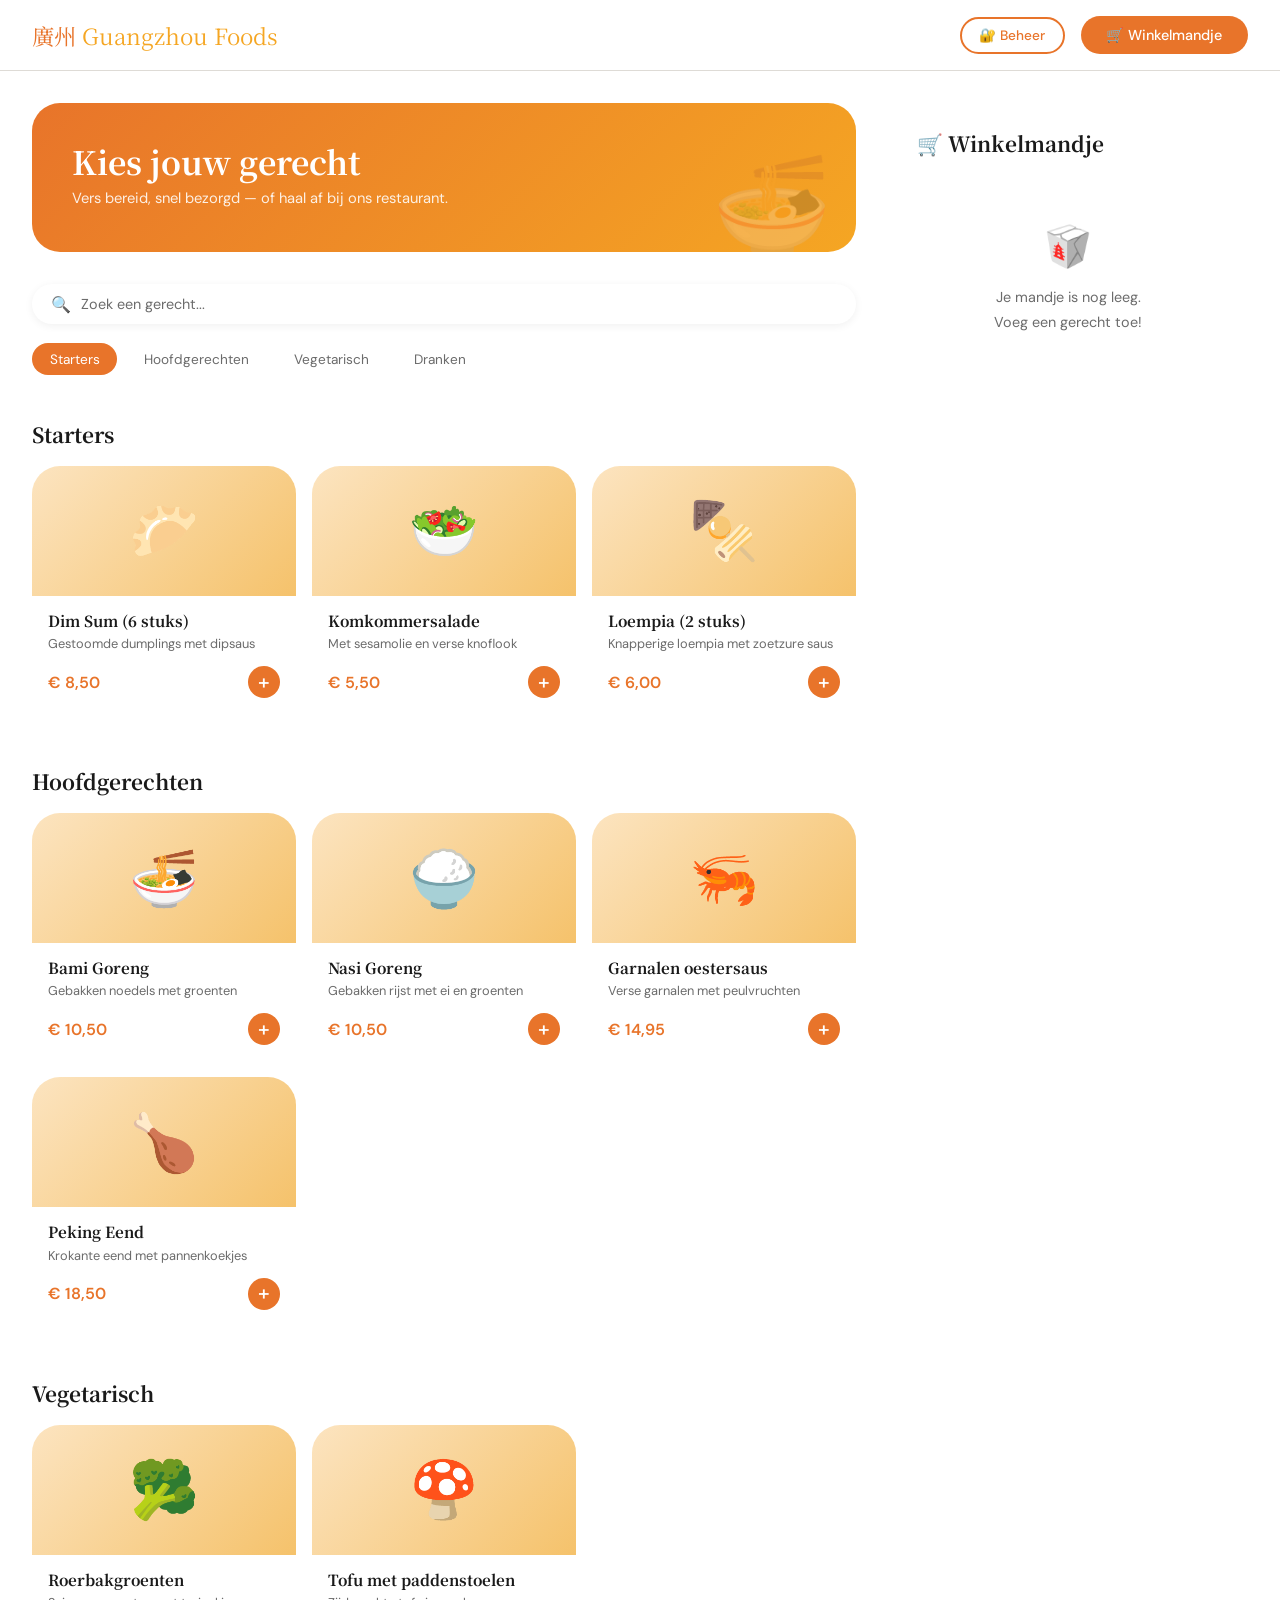
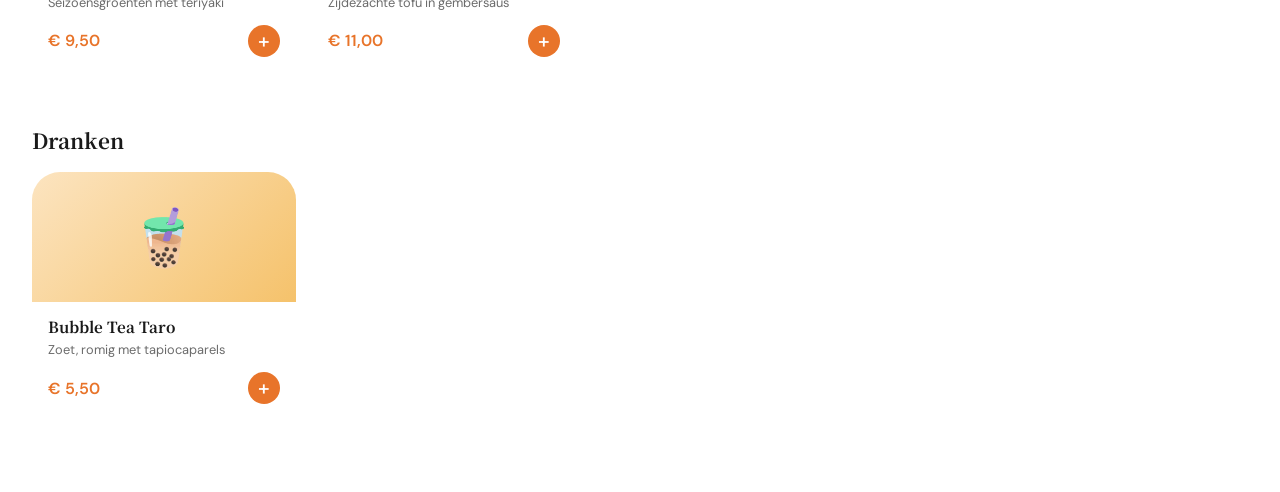
==== commit 583ef99a: "Fixed ordering system" ====
--- a/Workspace/bestel.html
+++ b/Workspace/bestel.html
@@ -68,93 +68,6 @@
       display: none;
     }
 
-    /* ── Checkbox winkelmandje ───────────────── */
-    /*
-       Elk gerecht heeft een verborgen checkbox.
-       Wanneer aangevinkt, verschijnt het item
-       in de winkelmandje kolom via CSS ~-selector.
-       Dit is de maximale interactiviteit zonder JS.
-    */
-
-    .item-checkbox {
-      display: none;
-    }
-
-    /* Verberg winkelmandje-versie standaard */
-    .cart-entry {
-      display: none;
-    }
-
-    /* Toon winkelmandje-versie als checkbox aan */
-    #cb-1:checked~main .cart-entry-1,
-    #cb-2:checked~main .cart-entry-2,
-    #cb-3:checked~main .cart-entry-3,
-    #cb-4:checked~main .cart-entry-4,
-    #cb-5:checked~main .cart-entry-5,
-    #cb-6:checked~main .cart-entry-6,
-    #cb-7:checked~main .cart-entry-7,
-    #cb-8:checked~main .cart-entry-8,
-    #cb-9:checked~main .cart-entry-9,
-    #cb-10:checked~main .cart-entry-10 {
-      display: flex;
-    }
-
-    /* Verberg "mandje leeg" als iets aangevinkt */
-    #cb-1:checked~main .cart-empty,
-    #cb-2:checked~main .cart-empty,
-    #cb-3:checked~main .cart-empty,
-    #cb-4:checked~main .cart-empty,
-    #cb-5:checked~main .cart-empty,
-    #cb-6:checked~main .cart-empty,
-    #cb-7:checked~main .cart-empty,
-    #cb-8:checked~main .cart-empty,
-    #cb-9:checked~main .cart-empty,
-    #cb-10:checked~main .cart-empty {
-      display: none;
-    }
-
-    /* Toon totaalbox als iets aangevinkt */
-    #cb-1:checked~main .cart-totaal,
-    #cb-2:checked~main .cart-totaal,
-    #cb-3:checked~main .cart-totaal,
-    #cb-4:checked~main .cart-totaal,
-    #cb-5:checked~main .cart-totaal,
-    #cb-6:checked~main .cart-totaal,
-    #cb-7:checked~main .cart-totaal,
-    #cb-8:checked~main .cart-totaal,
-    #cb-9:checked~main .cart-totaal,
-    #cb-10:checked~main .cart-totaal {
-      display: block;
-    }
-
-    /* Toon afrekenen sectie als iets aangevinkt */
-    #cb-1:checked~main .checkout-section,
-    #cb-2:checked~main .checkout-section,
-    #cb-3:checked~main .checkout-section,
-    #cb-4:checked~main .checkout-section,
-    #cb-5:checked~main .checkout-section,
-    #cb-6:checked~main .checkout-section,
-    #cb-7:checked~main .checkout-section,
-    #cb-8:checked~main .checkout-section,
-    #cb-9:checked~main .checkout-section,
-    #cb-10:checked~main .checkout-section {
-      display: block;
-    }
-
-    /* Aangevinkt: label kleur veranderen */
-    #cb-1:checked~main label[for="cb-1"],
-    #cb-2:checked~main label[for="cb-2"],
-    #cb-3:checked~main label[for="cb-3"],
-    #cb-4:checked~main label[for="cb-4"],
-    #cb-5:checked~main label[for="cb-5"],
-    #cb-6:checked~main label[for="cb-6"],
-    #cb-7:checked~main label[for="cb-7"],
-    #cb-8:checked~main label[for="cb-8"],
-    #cb-9:checked~main label[for="cb-9"],
-    #cb-10:checked~main label[for="cb-10"] {
-      background: var(--gold);
-      content: "✓";
-    }
 
     /* checkout en totaal standaard verborgen */
     .cart-totaal {
@@ -174,21 +87,6 @@
 </head>
 
 <body>
-
-  <!--
-    Verborgen checkboxen voor winkelmandje
-    (moeten BOVEN <main> staan voor CSS ~ selector)
-  -->
-  <input type="checkbox" class="item-checkbox" id="cb-1" />
-  <input type="checkbox" class="item-checkbox" id="cb-2" />
-  <input type="checkbox" class="item-checkbox" id="cb-3" />
-  <input type="checkbox" class="item-checkbox" id="cb-4" />
-  <input type="checkbox" class="item-checkbox" id="cb-5" />
-  <input type="checkbox" class="item-checkbox" id="cb-6" />
-  <input type="checkbox" class="item-checkbox" id="cb-7" />
-  <input type="checkbox" class="item-checkbox" id="cb-8" />
-  <input type="checkbox" class="item-checkbox" id="cb-9" />
-  <input type="checkbox" class="item-checkbox" id="cb-10" />
 
 
   <!-- ════════════════════════════════════════
@@ -245,7 +143,7 @@
               <p>Gestoomde dumplings met dipsaus</p>
               <div class="item-footer">
                 <span class="item-price">€ 8,50</span>
-                <label for="cb-1" class="add-label">+</label>
+                <button class="add-btn" data-item="1">+</button>
               </div>
             </div>
           </article>
@@ -254,10 +152,10 @@
             <div class="item-emoji">🥗</div>
             <div class="item-body">
               <h4>Komkommersalade</h4>
-              <p>Met sesamolie en knoflook</p>
+              <p>Met sesamolie en verse knoflook</p>
               <div class="item-footer">
                 <span class="item-price">€ 5,50</span>
-                <label for="cb-2" class="add-label">+</label>
+                <button class="add-btn" data-item="2">+</button>
               </div>
             </div>
           </article>
@@ -269,7 +167,7 @@
               <p>Knapperige loempia met zoetzure saus</p>
               <div class="item-footer">
                 <span class="item-price">€ 6,00</span>
-                <label for="cb-3" class="add-label">+</label>
+                <button class="add-btn" data-item="3">+</button>
               </div>
             </div>
           </article>
@@ -288,7 +186,7 @@
               <p>Gebakken noedels met groenten</p>
               <div class="item-footer">
                 <span class="item-price">€ 10,50</span>
-                <label for="cb-4" class="add-label">+</label>
+                <button class="add-btn" data-item="4">+</button>
               </div>
             </div>
           </article>
@@ -300,7 +198,7 @@
               <p>Gebakken rijst met ei en groenten</p>
               <div class="item-footer">
                 <span class="item-price">€ 10,50</span>
-                <label for="cb-5" class="add-label">+</label>
+                <button class="add-btn" data-item="5">+</button>
               </div>
             </div>
           </article>
@@ -312,7 +210,7 @@
               <p>Verse garnalen met peulvruchten</p>
               <div class="item-footer">
                 <span class="item-price">€ 14,95</span>
-                <label for="cb-6" class="add-label">+</label>
+                <button class="add-btn" data-item="6">+</button>
               </div>
             </div>
           </article>
@@ -324,7 +222,7 @@
               <p>Krokante eend met pannenkoekjes</p>
               <div class="item-footer">
                 <span class="item-price">€ 18,50</span>
-                <label for="cb-7" class="add-label">+</label>
+                <button class="add-btn" data-item="7">+</button>
               </div>
             </div>
           </article>
@@ -343,7 +241,7 @@
               <p>Seizoensgroenten met teriyaki</p>
               <div class="item-footer">
                 <span class="item-price">€ 9,50</span>
-                <label for="cb-8" class="add-label">+</label>
+                <button class="add-btn" data-item="8">+</button>
               </div>
             </div>
           </article>
@@ -355,7 +253,7 @@
               <p>Zijdezachte tofu in gembersaus</p>
               <div class="item-footer">
                 <span class="item-price">€ 11,00</span>
-                <label for="cb-9" class="add-label">+</label>
+                <button class="add-btn" data-item="9">+</button>
               </div>
             </div>
           </article>
@@ -374,7 +272,7 @@
               <p>Zoet, romig met tapiocaparels</p>
               <div class="item-footer">
                 <span class="item-price">€ 5,50</span>
-                <label for="cb-10" class="add-label">+</label>
+                <button class="add-btn" data-item="10">+</button>
               </div>
             </div>
           </article>
@@ -394,96 +292,14 @@
           <p>Je mandje is nog leeg.<br />Voeg een gerecht toe!</p>
         </div>
 
-        <!-- Winkelmandje items (verschijnen via checkbox CSS) -->
-        <ul class="cart-list">
-          <li class="cart-entry cart-entry-1">
-            <span class="cart-item-emoji">🥟</span>
-            <div class="cart-item-info">
-              <h5>Dim Sum</h5>
-              <span>€ 8,50</span>
-            </div>
-            <label for="cb-1" style="cursor:pointer; color:var(--grey); font-size:1.1rem;" title="Verwijderen">✕</label>
-          </li>
-          <li class="cart-entry cart-entry-2">
-            <span class="cart-item-emoji">🥗</span>
-            <div class="cart-item-info">
-              <h5>Komkommersalade</h5>
-              <span>€ 5,50</span>
-            </div>
-            <label for="cb-2" style="cursor:pointer; color:var(--grey); font-size:1.1rem;" title="Verwijderen">✕</label>
-          </li>
-          <li class="cart-entry cart-entry-3">
-            <span class="cart-item-emoji">🍢</span>
-            <div class="cart-item-info">
-              <h5>Loempia (2 stuks)</h5>
-              <span>€ 6,00</span>
-            </div>
-            <label for="cb-3" style="cursor:pointer; color:var(--grey); font-size:1.1rem;" title="Verwijderen">✕</label>
-          </li>
-          <li class="cart-entry cart-entry-4">
-            <span class="cart-item-emoji">🍜</span>
-            <div class="cart-item-info">
-              <h5>Bami Goreng</h5>
-              <span>€ 10,50</span>
-            </div>
-            <label for="cb-4" style="cursor:pointer; color:var(--grey); font-size:1.1rem;" title="Verwijderen">✕</label>
-          </li>
-          <li class="cart-entry cart-entry-5">
-            <span class="cart-item-emoji">🍚</span>
-            <div class="cart-item-info">
-              <h5>Nasi Goreng</h5>
-              <span>€ 10,50</span>
-            </div>
-            <label for="cb-5" style="cursor:pointer; color:var(--grey); font-size:1.1rem;" title="Verwijderen">✕</label>
-          </li>
-          <li class="cart-entry cart-entry-6">
-            <span class="cart-item-emoji">🦐</span>
-            <div class="cart-item-info">
-              <h5>Garnalen oestersaus</h5>
-              <span>€ 14,95</span>
-            </div>
-            <label for="cb-6" style="cursor:pointer; color:var(--grey); font-size:1.1rem;" title="Verwijderen">✕</label>
-          </li>
-          <li class="cart-entry cart-entry-7">
-            <span class="cart-item-emoji">🍗</span>
-            <div class="cart-item-info">
-              <h5>Peking Eend</h5>
-              <span>€ 18,50</span>
-            </div>
-            <label for="cb-7" style="cursor:pointer; color:var(--grey); font-size:1.1rem;" title="Verwijderen">✕</label>
-          </li>
-          <li class="cart-entry cart-entry-8">
-            <span class="cart-item-emoji">🥦</span>
-            <div class="cart-item-info">
-              <h5>Roerbakgroenten</h5>
-              <span>€ 9,50</span>
-            </div>
-            <label for="cb-8" style="cursor:pointer; color:var(--grey); font-size:1.1rem;" title="Verwijderen">✕</label>
-          </li>
-          <li class="cart-entry cart-entry-9">
-            <span class="cart-item-emoji">🍄</span>
-            <div class="cart-item-info">
-              <h5>Tofu met paddenstoelen</h5>
-              <span>€ 11,00</span>
-            </div>
-            <label for="cb-9" style="cursor:pointer; color:var(--grey); font-size:1.1rem;" title="Verwijderen">✕</label>
-          </li>
-          <li class="cart-entry cart-entry-10">
-            <span class="cart-item-emoji">🧋</span>
-            <div class="cart-item-info">
-              <h5>Bubble Tea Taro</h5>
-              <span>€ 5,50</span>
-            </div>
-            <label for="cb-10" style="cursor:pointer; color:var(--grey); font-size:1.1rem;"
-              title="Verwijderen">✕</label>
-          </li>
-        </ul>
+        <!-- Winkelmandje items (dynamisch gevuld door JavaScript) -->
+        <ul class="cart-list" id="cart-items"></ul>
 
         <!-- Totaalbox -->
         <div class="cart-totaal">
           <div class="totaal-rij">
             <span>Subtotaal</span>
-            <span>zie selectie</span>
+            <span id="cart-subtotaal">€ 0,00</span>
           </div>
           <div class="totaal-rij">
             <span>Bezorgkosten</span>
@@ -491,7 +307,7 @@
           </div>
           <div class="totaal-rij eindtotaal">
             <span>Totaal</span>
-            <span>incl. bezorgkosten</span>
+            <span id="cart-eindtotaal">€ 2,50</span>
           </div>
         </div>
 
@@ -597,7 +413,7 @@
           <span class="beheer-item-emoji">🥗</span>
           <div class="beheer-item-info">
             <h4>Komkommersalade</h4>
-            <span>Starters · Met sesamolie en knoflook</span>
+            <span>Starters · Met sesamolie en verse knoflook</span>
           </div>
           <span class="beheer-item-prijs">€ 5,50</span>
         </div>
@@ -792,23 +608,115 @@
   </section><!-- einde #beheer-section -->
 
   <script>
-    const zoekbalk = document.querySelector('.zoekbalk');
-
+    // ── WINKELMANDJE ────────────────────────────────────
+    var cart = {};
+    var itemData = {};
+
+    // Lees gerecht-data uit de DOM
+    document.querySelectorAll('.item-card').forEach(function (card) {
+      var btn = card.querySelector('.add-btn');
+      if (!btn) return;
+      var id = btn.dataset.item;
+      var naam = card.querySelector('h4').textContent.trim();
+      var prijsText = card.querySelector('.item-price').textContent.replace('€', '').replace(',', '.').trim();
+      var emoji = card.querySelector('.item-emoji').textContent.trim();
+      itemData[id] = { naam: naam, prijs: parseFloat(prijsText), emoji: emoji };
+    });
+
+    // Klik op + knop
+    document.querySelectorAll('.add-btn').forEach(function (btn) {
+      btn.addEventListener('click', function () {
+        var id = this.dataset.item;
+        cart[id] = (cart[id] || 0) + 1;
+        renderCart();
+      });
+    });
+
+    function changeQty(id, delta) {
+      cart[id] = (cart[id] || 0) + delta;
+      if (cart[id] <= 0) delete cart[id];
+      renderCart();
+    }
+
+    function removeItem(id) {
+      delete cart[id];
+      renderCart();
+    }
+
+    function renderCart() {
+      var cartItems = document.getElementById('cart-items');
+      var cartEmpty = document.querySelector('.cart-empty');
+      var cartTotaal = document.querySelector('.cart-totaal');
+      var checkoutSection = document.querySelector('.checkout-section');
+      var actieveIds = Object.keys(cart).filter(function (id) { return cart[id] > 0; });
+
+      if (actieveIds.length === 0) {
+        cartEmpty.style.display = '';
+        cartTotaal.style.display = 'none';
+        checkoutSection.style.display = 'none';
+        cartItems.innerHTML = '';
+        updateAddBtns();
+        return;
+      }
+
+      cartEmpty.style.display = 'none';
+      cartTotaal.style.display = 'block';
+      checkoutSection.style.display = 'block';
+
+      var subtotaal = 0;
+      cartItems.innerHTML = actieveIds.map(function (id) {
+        var item = itemData[id];
+        var qty = cart[id];
+        subtotaal += item.prijs * qty;
+        var prijsStr = (item.prijs * qty).toFixed(2).replace('.', ',');
+        var qtyLabel = qty > 1 ? ' <em class="cart-qty-label">&times;' + qty + '</em>' : '';
+        return '<li class="cart-item">'
+          + '<span class="cart-item-emoji">' + item.emoji + '</span>'
+          + '<div class="cart-item-info">'
+          + '<h5>' + item.naam + '</h5>'
+          + '<span class="cart-item-prijs">€ ' + prijsStr + qtyLabel + '</span>'
+          + '</div>'
+          + '<div class="cart-item-actions">'
+          + '<button class="cart-qty-btn" onclick="changeQty(' + id + ', -1)">&#8722;</button>'
+          + '<span class="cart-qty-num">' + qty + '</span>'
+          + '<button class="cart-qty-btn" onclick="changeQty(' + id + ', 1)">+</button>'
+          + '<button class="cart-remove-btn" onclick="removeItem(' + id + ')" title="Verwijderen">&times;</button>'
+          + '</div>'
+          + '</li>';
+      }).join('');
+
+      document.getElementById('cart-subtotaal').textContent = '€ ' + subtotaal.toFixed(2).replace('.', ',');
+      document.getElementById('cart-eindtotaal').textContent = '€ ' + (subtotaal + 2.50).toFixed(2).replace('.', ',');
+      updateAddBtns();
+    }
+
+    function updateAddBtns() {
+      document.querySelectorAll('.add-btn').forEach(function (btn) {
+        var id = btn.dataset.item;
+        var qty = cart[id] || 0;
+        if (qty > 0) {
+          btn.classList.add('add-btn--active');
+          btn.textContent = qty;
+        } else {
+          btn.classList.remove('add-btn--active');
+          btn.textContent = '+';
+        }
+      });
+    }
+
+    // ── ZOEKBALK ─────────────────────────────────────────
+    var zoekbalk = document.querySelector('.zoekbalk');
     zoekbalk.addEventListener('input', function () {
-      const query = this.value.toLowerCase().trim();
-
-      // Filter gerecht kaarten
+      var query = this.value.toLowerCase().trim();
       document.querySelectorAll('.item-card').forEach(function (card) {
-        const naam = card.querySelector('h4').textContent.toLowerCase();
-        const desc = card.querySelector('p') ? card.querySelector('p').textContent.toLowerCase() : '';
+        var naam = card.querySelector('h4').textContent.toLowerCase();
+        var desc = card.querySelector('p') ? card.querySelector('p').textContent.toLowerCase() : '';
         card.style.display = (naam.includes(query) || desc.includes(query)) ? '' : 'none';
       });
-
-      // Verberg categorietitel + grid als alle items erin verborgen zijn
       document.querySelectorAll('.items-grid').forEach(function (grid) {
-        const aantalZichtbaar = Array.from(grid.querySelectorAll('.item-card'))
-          .filter(c => c.style.display !== 'none').length;
-        const titel = grid.previousElementSibling;
+        var aantalZichtbaar = Array.from(grid.querySelectorAll('.item-card'))
+          .filter(function (c) { return c.style.display !== 'none'; }).length;
+        var titel = grid.previousElementSibling;
         if (titel && titel.classList.contains('category-title')) {
           titel.style.display = aantalZichtbaar === 0 ? 'none' : '';
         }
--- a/Workspace/css/bestel.css
+++ b/Workspace/css/bestel.css
@@ -186,25 +186,39 @@
   font-size: 1rem;
 }
 
-/* Toevoegen knop (label over checkbox) */
-.item-card label.add-label {
+/* ── TOEVOEGEN KNOP ──────────────────────────── */
+.add-btn {
   width: 32px;
   height: 32px;
   border-radius: 50%;
+  border: none;
   background: var(--orange);
   color: var(--white);
+  font-size: 1.3rem;
+  font-family: 'DM Sans', sans-serif;
+  font-weight: 500;
+  cursor: pointer;
   display: flex;
   align-items: center;
   justify-content: center;
-  font-size: 1.3rem;
-  cursor: pointer;
-  transition: background 0.2s;
+  transition: background 0.2s, transform 0.1s;
   user-select: none;
   line-height: 1;
-}
-
-.item-card label.add-label:hover {
+  flex-shrink: 0;
+}
+
+.add-btn:hover {
   background: var(--gold);
+}
+
+.add-btn:active {
+  transform: scale(0.9);
+}
+
+.add-btn--active {
+  background: var(--gold);
+  font-size: 0.88rem;
+  font-weight: 700;
 }
 
 /* ── WINKELMANDJE PANEEL ─────────────────────── */
@@ -252,21 +266,94 @@
 
 .cart-item-emoji {
   font-size: 1.6rem;
+  flex-shrink: 0;
 }
 
 .cart-item-info {
   flex: 1;
+  min-width: 0;
 }
 
 .cart-item-info h5 {
   font-size: 0.88rem;
   font-family: 'DM Sans', sans-serif;
   color: var(--dark);
-}
-
-.cart-item-info span {
+  white-space: nowrap;
+  overflow: hidden;
+  text-overflow: ellipsis;
+}
+
+.cart-item-prijs {
   font-size: 0.78rem;
-  color: var(--grey);
+  color: var(--orange);
+  font-weight: 500;
+}
+
+.cart-qty-label {
+  color: var(--grey);
+  font-weight: 400;
+  font-style: normal;
+}
+
+/* ── CART ACTIES ─────────────────────────────── */
+.cart-item-actions {
+  display: flex;
+  align-items: center;
+  gap: 0.25rem;
+  flex-shrink: 0;
+}
+
+.cart-qty-btn {
+  width: 24px;
+  height: 24px;
+  border-radius: 50%;
+  border: 1.5px solid var(--mid-grey);
+  background: var(--white);
+  color: var(--dark);
+  font-size: 1rem;
+  font-family: 'DM Sans', sans-serif;
+  cursor: pointer;
+  display: flex;
+  align-items: center;
+  justify-content: center;
+  line-height: 1;
+  transition: background 0.15s, border-color 0.15s;
+  padding: 0;
+}
+
+.cart-qty-btn:hover {
+  background: var(--light-grey);
+  border-color: var(--grey);
+}
+
+.cart-qty-num {
+  min-width: 18px;
+  text-align: center;
+  font-size: 0.85rem;
+  font-weight: 600;
+  color: var(--dark);
+}
+
+.cart-remove-btn {
+  width: 24px;
+  height: 24px;
+  border-radius: 50%;
+  border: none;
+  background: var(--light-grey);
+  color: var(--grey);
+  font-size: 0.85rem;
+  cursor: pointer;
+  display: flex;
+  align-items: center;
+  justify-content: center;
+  margin-left: 0.15rem;
+  transition: background 0.15s, color 0.15s;
+  padding: 0;
+}
+
+.cart-remove-btn:hover {
+  background: #fde8e8;
+  color: #c0392b;
 }
 
 /* ── TOTAAL BOX ──────────────────────────────── */
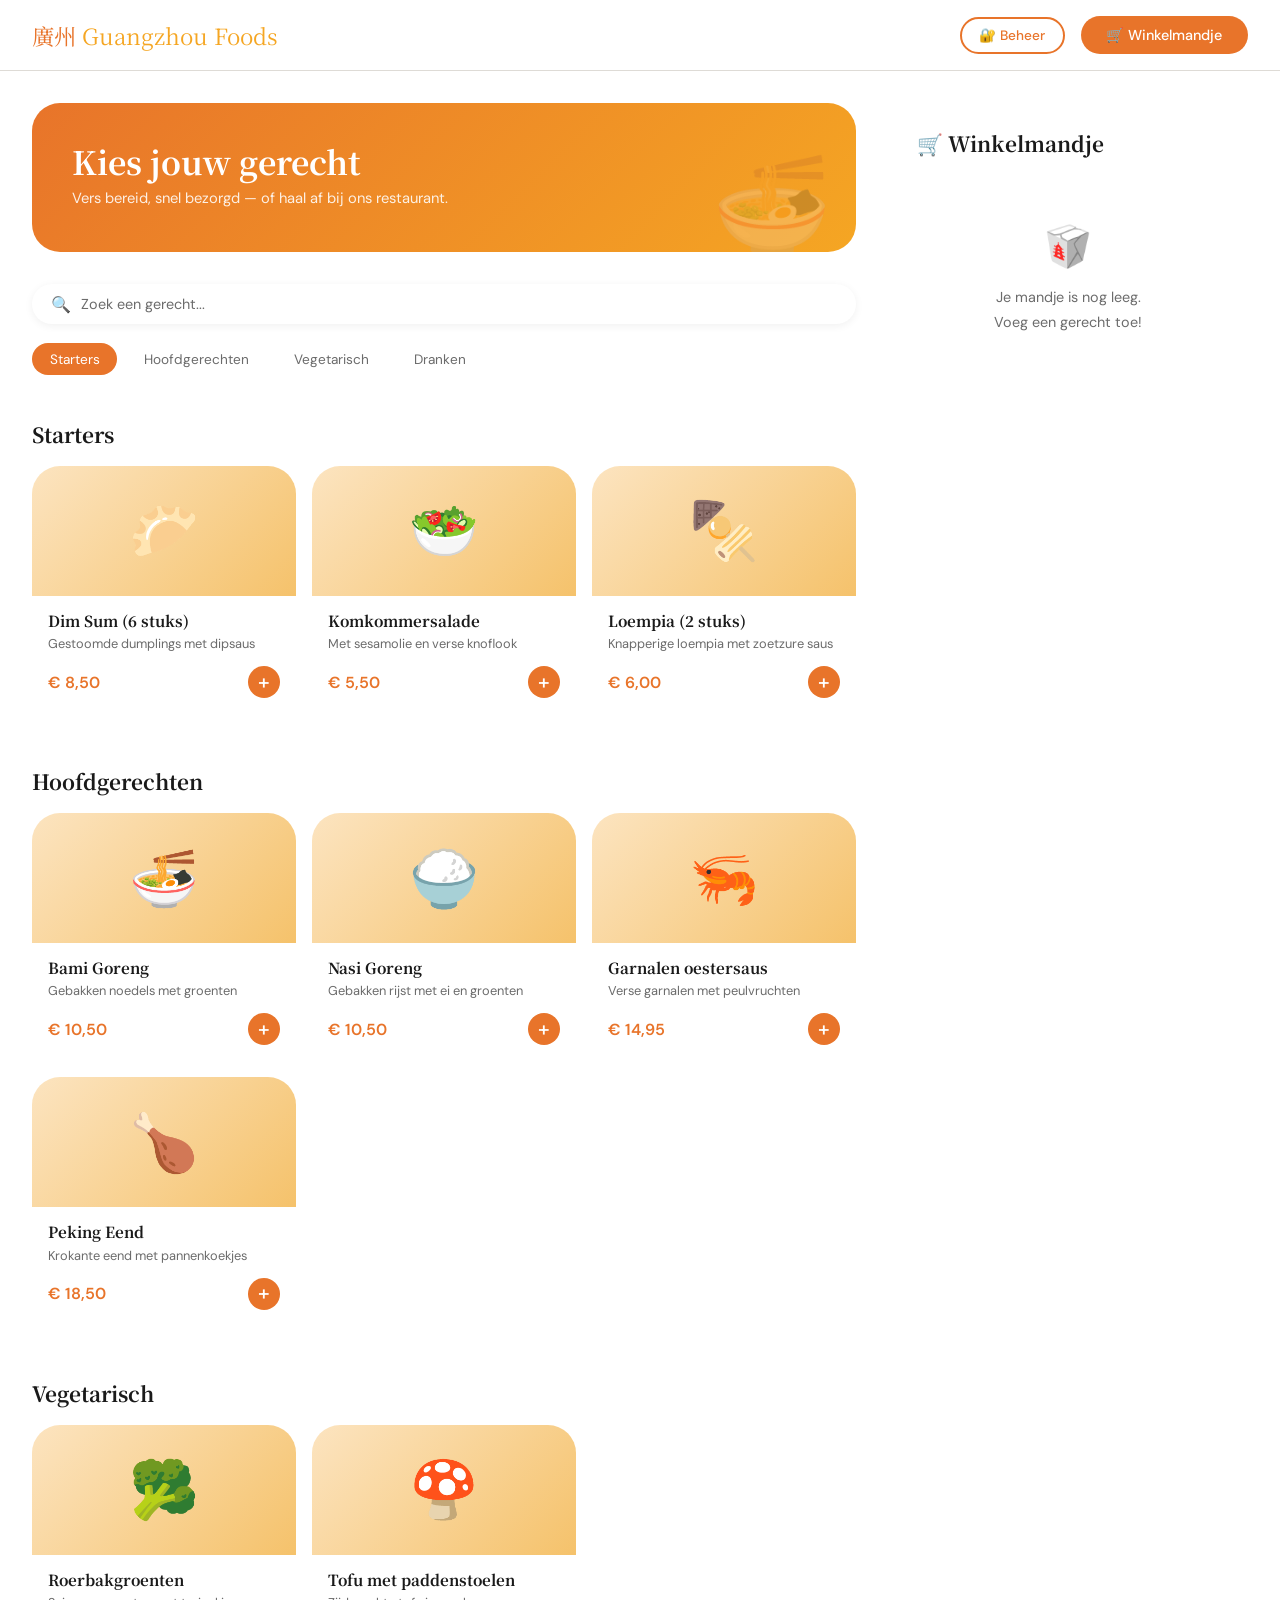
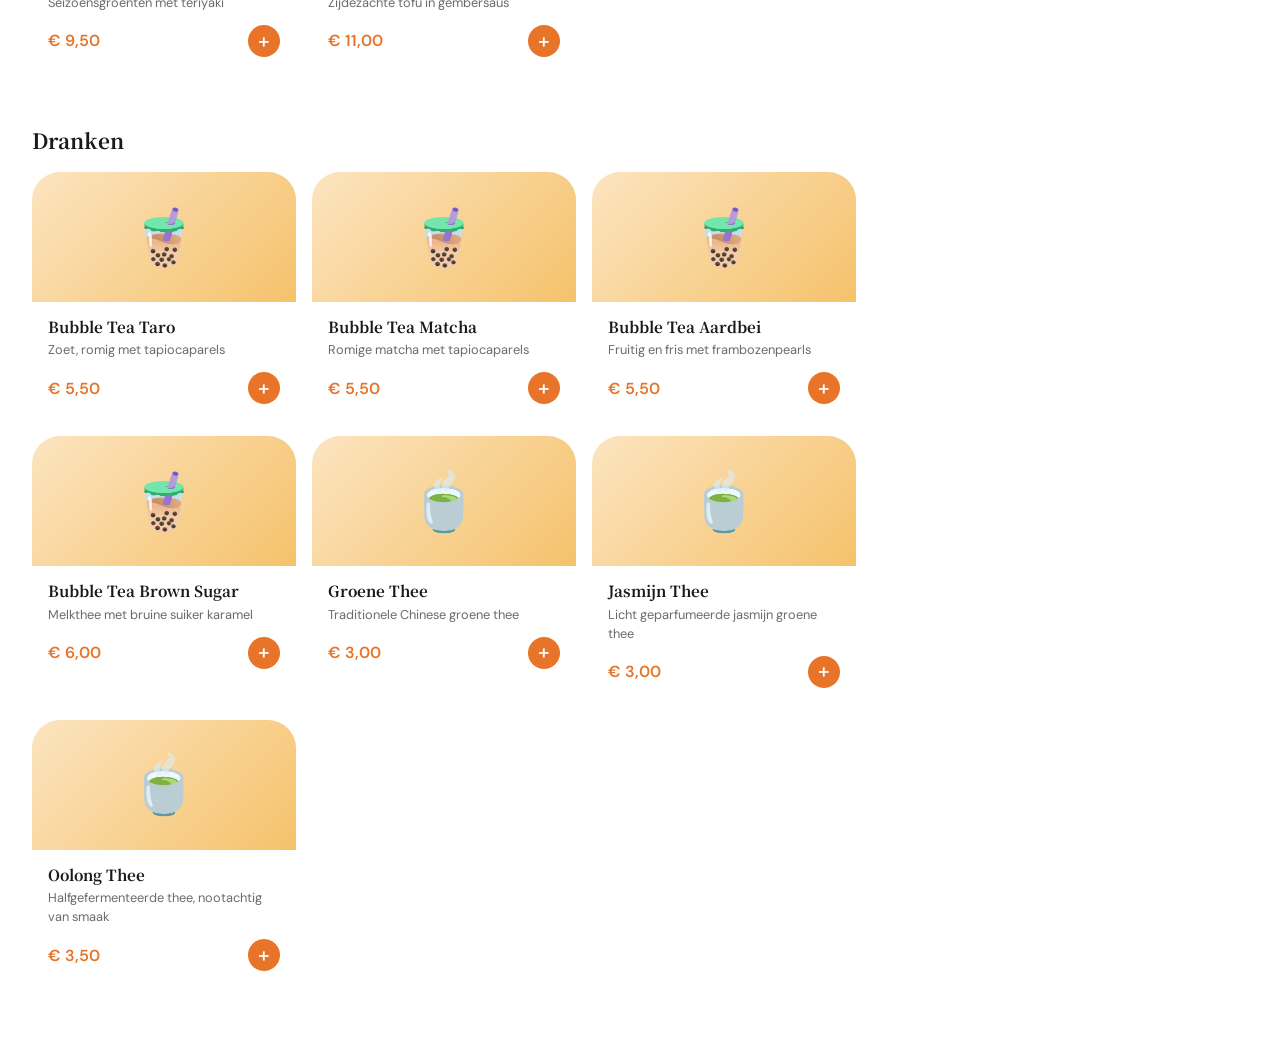
==== commit ee50b0a2: "Meer dranken toegevoegd in de menukaart" ====
--- a/Workspace/bestel.html
+++ b/Workspace/bestel.html
@@ -95,6 +95,7 @@
   <header>
     <div class="header-inner">
       <a href="index.html" class="logo">廣州 <span>Guangzhou Foods</span></a>
+      <button class="header__hamburger" aria-expanded="false" aria-label="Menu openen">☰</button>
       <div class="header-actions">
         <a href="#login-section" class="btn-secondary" style="font-size:0.85rem; padding:0.5rem 1.1rem;">🔐 Beheer</a>
         <a href="#bestel-sectie" class="btn-primary">🛒 Winkelmandje</a>
@@ -273,6 +274,78 @@
               <div class="item-footer">
                 <span class="item-price">€ 5,50</span>
                 <button class="add-btn" data-item="10">+</button>
+              </div>
+            </div>
+          </article>
+
+          <article class="item-card">
+            <div class="item-emoji">🧋</div>
+            <div class="item-body">
+              <h4>Bubble Tea Matcha</h4>
+              <p>Romige matcha met tapiocaparels</p>
+              <div class="item-footer">
+                <span class="item-price">€ 5,50</span>
+                <button class="add-btn" data-item="11">+</button>
+              </div>
+            </div>
+          </article>
+
+          <article class="item-card">
+            <div class="item-emoji">🧋</div>
+            <div class="item-body">
+              <h4>Bubble Tea Aardbei</h4>
+              <p>Fruitig en fris met frambozenpearls</p>
+              <div class="item-footer">
+                <span class="item-price">€ 5,50</span>
+                <button class="add-btn" data-item="12">+</button>
+              </div>
+            </div>
+          </article>
+
+          <article class="item-card">
+            <div class="item-emoji">🧋</div>
+            <div class="item-body">
+              <h4>Bubble Tea Brown Sugar</h4>
+              <p>Melkthee met bruine suiker karamel</p>
+              <div class="item-footer">
+                <span class="item-price">€ 6,00</span>
+                <button class="add-btn" data-item="13">+</button>
+              </div>
+            </div>
+          </article>
+
+          <article class="item-card">
+            <div class="item-emoji">🍵</div>
+            <div class="item-body">
+              <h4>Groene Thee</h4>
+              <p>Traditionele Chinese groene thee</p>
+              <div class="item-footer">
+                <span class="item-price">€ 3,00</span>
+                <button class="add-btn" data-item="14">+</button>
+              </div>
+            </div>
+          </article>
+
+          <article class="item-card">
+            <div class="item-emoji">🍵</div>
+            <div class="item-body">
+              <h4>Jasmijn Thee</h4>
+              <p>Licht geparfumeerde jasmijn groene thee</p>
+              <div class="item-footer">
+                <span class="item-price">€ 3,00</span>
+                <button class="add-btn" data-item="15">+</button>
+              </div>
+            </div>
+          </article>
+
+          <article class="item-card">
+            <div class="item-emoji">🍵</div>
+            <div class="item-body">
+              <h4>Oolong Thee</h4>
+              <p>Halfgefermenteerde thee, nootachtig van smaak</p>
+              <div class="item-footer">
+                <span class="item-price">€ 3,50</span>
+                <button class="add-btn" data-item="16">+</button>
               </div>
             </div>
           </article>
@@ -488,6 +561,60 @@
             <span>Dranken · Met tapiocaparels</span>
           </div>
           <span class="beheer-item-prijs">€ 5,50</span>
+        </div>
+
+        <div class="beheer-item">
+          <span class="beheer-item-emoji">🧋</span>
+          <div class="beheer-item-info">
+            <h4>Bubble Tea Matcha</h4>
+            <span>Dranken · Romige matcha met tapiocaparels</span>
+          </div>
+          <span class="beheer-item-prijs">€ 5,50</span>
+        </div>
+
+        <div class="beheer-item">
+          <span class="beheer-item-emoji">🧋</span>
+          <div class="beheer-item-info">
+            <h4>Bubble Tea Aardbei</h4>
+            <span>Dranken · Fruitig en fris</span>
+          </div>
+          <span class="beheer-item-prijs">€ 5,50</span>
+        </div>
+
+        <div class="beheer-item">
+          <span class="beheer-item-emoji">🧋</span>
+          <div class="beheer-item-info">
+            <h4>Bubble Tea Brown Sugar</h4>
+            <span>Dranken · Melkthee met bruine suiker</span>
+          </div>
+          <span class="beheer-item-prijs">€ 6,00</span>
+        </div>
+
+        <div class="beheer-item">
+          <span class="beheer-item-emoji">🍵</span>
+          <div class="beheer-item-info">
+            <h4>Groene Thee</h4>
+            <span>Dranken · Traditionele Chinese groene thee</span>
+          </div>
+          <span class="beheer-item-prijs">€ 3,00</span>
+        </div>
+
+        <div class="beheer-item">
+          <span class="beheer-item-emoji">🍵</span>
+          <div class="beheer-item-info">
+            <h4>Jasmijn Thee</h4>
+            <span>Dranken · Licht geparfumeerde groene thee</span>
+          </div>
+          <span class="beheer-item-prijs">€ 3,00</span>
+        </div>
+
+        <div class="beheer-item">
+          <span class="beheer-item-emoji">🍵</span>
+          <div class="beheer-item-info">
+            <h4>Oolong Thee</h4>
+            <span>Dranken · Halfgefermenteerde thee</span>
+          </div>
+          <span class="beheer-item-prijs">€ 3,50</span>
         </div>
 
         <!-- Toevoegformulier — stuurt via mailto naar eigenaar -->
@@ -723,6 +850,26 @@
         grid.style.display = aantalZichtbaar === 0 ? 'none' : '';
       });
     });
+
+    // ── HAMBURGER MENU — bestel.html ─────────────────────
+    var bestelHamburger = document.querySelector('.header__hamburger');
+    var bestelActions = document.querySelector('.header-actions');
+
+    if (bestelHamburger && bestelActions) {
+      bestelHamburger.addEventListener('click', function () {
+        var isOpen = bestelActions.classList.toggle('header-actions--open');
+        bestelHamburger.setAttribute('aria-expanded', String(isOpen));
+        bestelHamburger.textContent = isOpen ? '✕' : '☰';
+      });
+
+      document.addEventListener('click', function (e) {
+        if (!bestelHamburger.contains(e.target) && !bestelActions.contains(e.target)) {
+          bestelActions.classList.remove('header-actions--open');
+          bestelHamburger.setAttribute('aria-expanded', 'false');
+          bestelHamburger.textContent = '☰';
+        }
+      });
+    }
   </script>
 </body>
 
--- a/Workspace/css/bestel.css
+++ b/Workspace/css/bestel.css
@@ -553,6 +553,18 @@
   margin-bottom: 0.5rem;
 }
 
+/* ── HAMBURGER (bestel) — standaard verborgen ── */
+.header__hamburger {
+  display: none;
+  font-size: 1.5rem;
+  cursor: pointer;
+  background: none;
+  border: none;
+  padding: 0;
+  line-height: 1;
+  color: var(--dark);
+}
+
 /* ── RESPONSIEF ──────────────────────────────── */
 @media (max-width: 960px) {
   main {
@@ -572,4 +584,32 @@
   .form-row {
     grid-template-columns: 1fr;
   }
+}
+
+@media (max-width: 768px) {
+  /* Hamburger tonen */
+  .header__hamburger {
+    display: block;
+  }
+
+  /* Acties verbergen */
+  .header-actions {
+    display: none;
+    position: absolute;
+    top: 70px;
+    right: 1rem;
+    background: var(--white);
+    padding: 1rem 1.2rem;
+    border-radius: var(--radius-sm);
+    box-shadow: 0 10px 30px rgba(0, 0, 0, 0.12);
+    flex-direction: column;
+    gap: 0.8rem;
+    min-width: 180px;
+    z-index: 200;
+  }
+
+  /* Acties tonen via JS klasse */
+  .header-actions--open {
+    display: flex;
+  }
 }
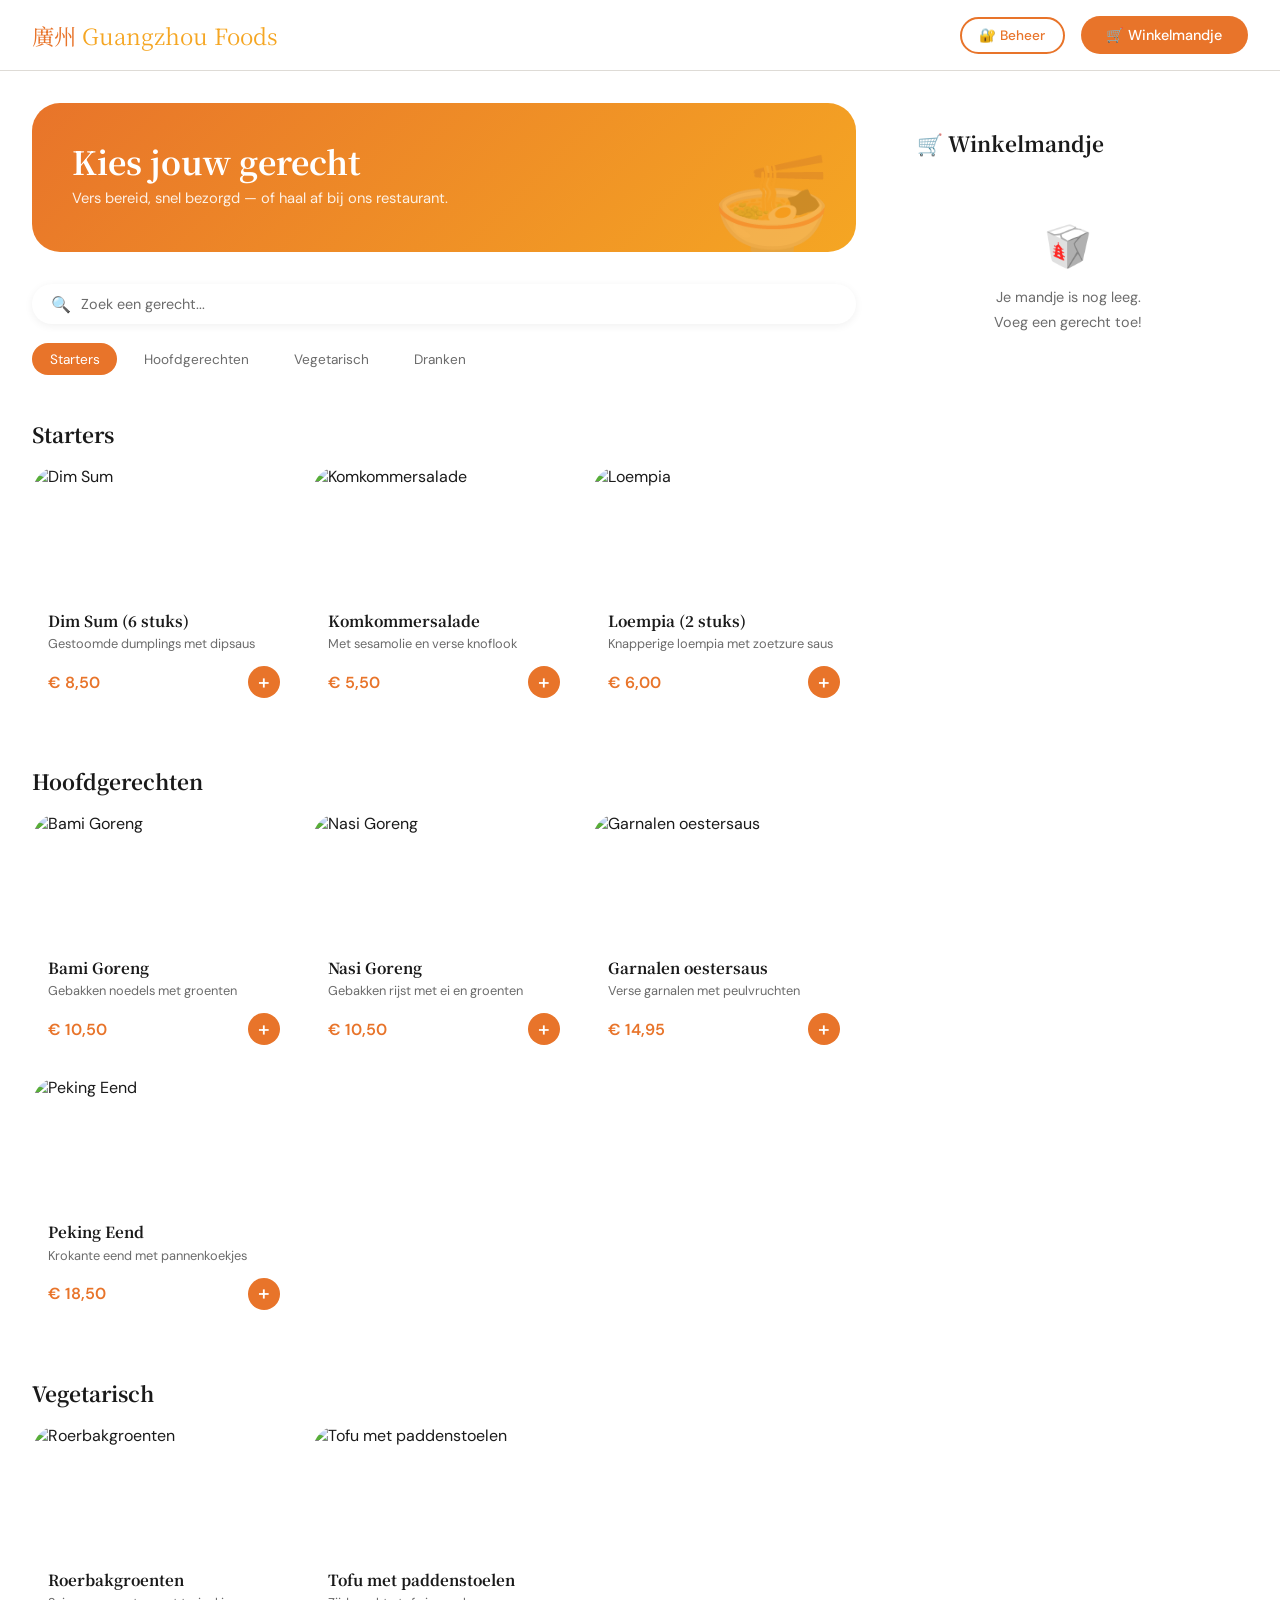
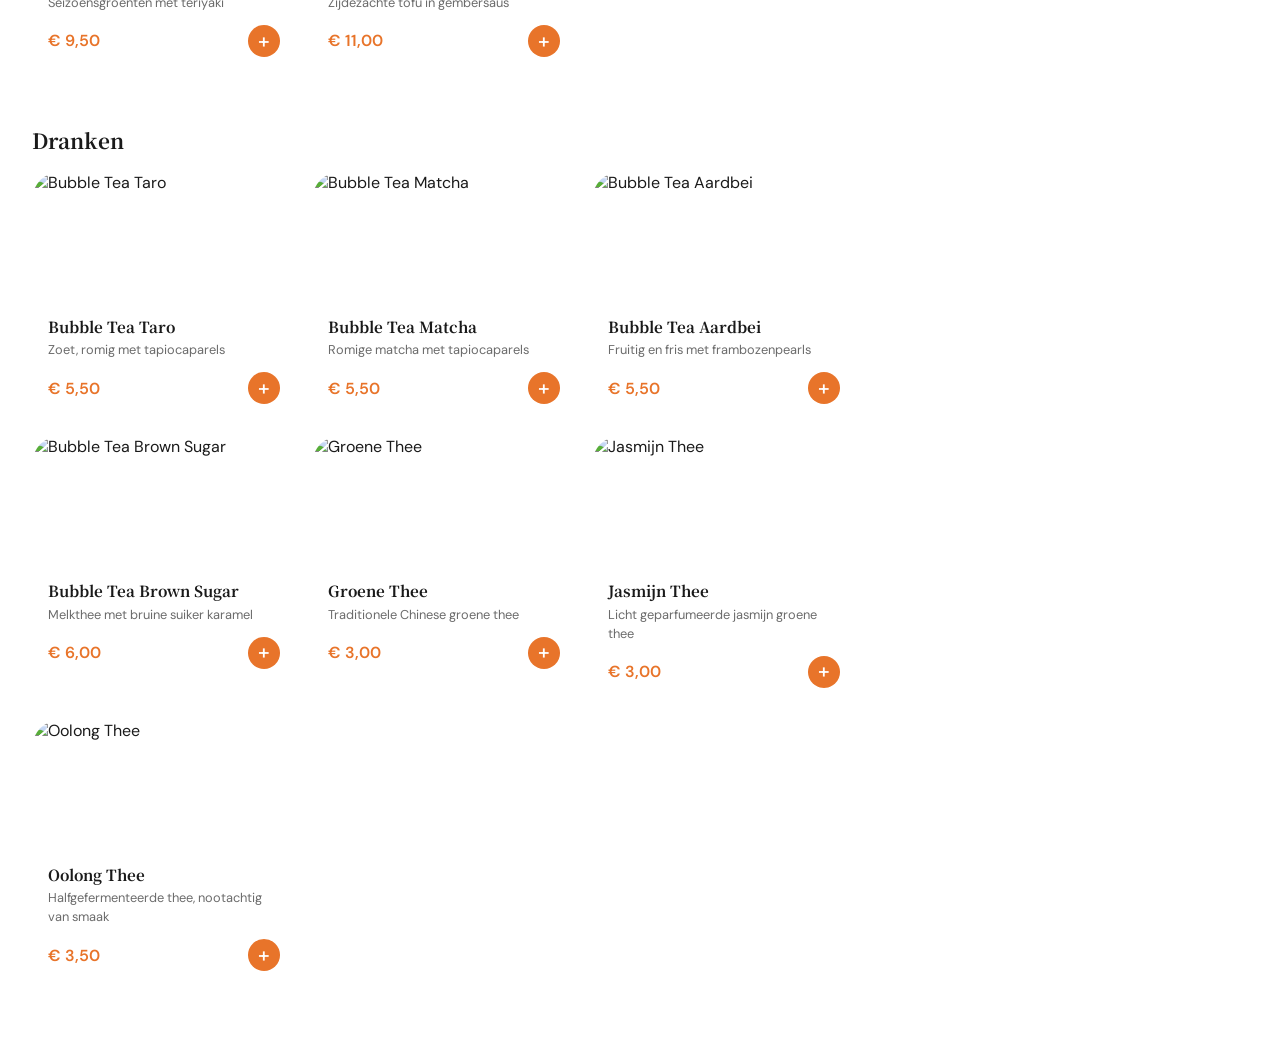
==== commit b1b73960: "Fotos in de gerechten gezet" ====
--- a/Workspace/bestel.html
+++ b/Workspace/bestel.html
@@ -138,7 +138,7 @@
         <div class="items-grid">
 
           <article class="item-card">
-            <div class="item-emoji">🥟</div>
+            <img class="item-img" src="https://images.unsplash.com/photo-1518983546435-91f8b87fe561?w=400&h=300&fit=crop&q=80" alt="Dim Sum" />
             <div class="item-body">
               <h4>Dim Sum (6 stuks)</h4>
               <p>Gestoomde dumplings met dipsaus</p>
@@ -150,7 +150,7 @@
           </article>
 
           <article class="item-card">
-            <div class="item-emoji">🥗</div>
+            <img class="item-img" src="https://images.unsplash.com/photo-1557366972-4de61e77cc00?w=400&h=300&fit=crop&q=80" alt="Komkommersalade" />
             <div class="item-body">
               <h4>Komkommersalade</h4>
               <p>Met sesamolie en verse knoflook</p>
@@ -162,7 +162,7 @@
           </article>
 
           <article class="item-card">
-            <div class="item-emoji">🍢</div>
+            <img class="item-img" src="https://images.unsplash.com/photo-1515022376298-7333f33e704b?w=400&h=300&fit=crop&q=80" alt="Loempia" />
             <div class="item-body">
               <h4>Loempia (2 stuks)</h4>
               <p>Knapperige loempia met zoetzure saus</p>
@@ -181,7 +181,7 @@
         <div class="items-grid">
 
           <article class="item-card">
-            <div class="item-emoji">🍜</div>
+            <img class="item-img" src="https://images.unsplash.com/photo-1520689656391-66b6dd7f0ec6?w=400&h=300&fit=crop&q=80" alt="Bami Goreng" />
             <div class="item-body">
               <h4>Bami Goreng</h4>
               <p>Gebakken noedels met groenten</p>
@@ -193,7 +193,7 @@
           </article>
 
           <article class="item-card">
-            <div class="item-emoji">🍚</div>
+            <img class="item-img" src="https://images.unsplash.com/photo-1680674774705-90b4904b3a7f?w=400&h=300&fit=crop&q=80" alt="Nasi Goreng" />
             <div class="item-body">
               <h4>Nasi Goreng</h4>
               <p>Gebakken rijst met ei en groenten</p>
@@ -205,7 +205,7 @@
           </article>
 
           <article class="item-card">
-            <div class="item-emoji">🦐</div>
+            <img class="item-img" src="https://images.unsplash.com/photo-1559314809-0d155014e29e?w=400&h=300&fit=crop&q=80" alt="Garnalen oestersaus" />
             <div class="item-body">
               <h4>Garnalen oestersaus</h4>
               <p>Verse garnalen met peulvruchten</p>
@@ -217,7 +217,7 @@
           </article>
 
           <article class="item-card">
-            <div class="item-emoji">🍗</div>
+            <img class="item-img" src="https://images.unsplash.com/photo-1759418661781-2b37f26c4573?w=400&h=300&fit=crop&q=80" alt="Peking Eend" />
             <div class="item-body">
               <h4>Peking Eend</h4>
               <p>Krokante eend met pannenkoekjes</p>
@@ -236,7 +236,7 @@
         <div class="items-grid">
 
           <article class="item-card">
-            <div class="item-emoji">🥦</div>
+            <img class="item-img" src="https://images.unsplash.com/photo-1706263483885-476743c4b0a6?w=400&h=300&fit=crop&q=80" alt="Roerbakgroenten" />
             <div class="item-body">
               <h4>Roerbakgroenten</h4>
               <p>Seizoensgroenten met teriyaki</p>
@@ -248,7 +248,7 @@
           </article>
 
           <article class="item-card">
-            <div class="item-emoji">🍄</div>
+            <img class="item-img" src="https://images.unsplash.com/photo-1587900437942-8758241767ef?w=400&h=300&fit=crop&q=80" alt="Tofu met paddenstoelen" />
             <div class="item-body">
               <h4>Tofu met paddenstoelen</h4>
               <p>Zijdezachte tofu in gembersaus</p>
@@ -267,7 +267,7 @@
         <div class="items-grid">
 
           <article class="item-card">
-            <div class="item-emoji">🧋</div>
+            <img class="item-img" src="https://images.unsplash.com/photo-1762459365184-04ba41e26027?w=400&h=300&fit=crop&q=80" alt="Bubble Tea Taro" />
             <div class="item-body">
               <h4>Bubble Tea Taro</h4>
               <p>Zoet, romig met tapiocaparels</p>
@@ -279,7 +279,7 @@
           </article>
 
           <article class="item-card">
-            <div class="item-emoji">🧋</div>
+            <img class="item-img" src="https://images.unsplash.com/photo-1717398804885-a6c22b3e5c2f?w=400&h=300&fit=crop&q=80" alt="Bubble Tea Matcha" />
             <div class="item-body">
               <h4>Bubble Tea Matcha</h4>
               <p>Romige matcha met tapiocaparels</p>
@@ -291,7 +291,7 @@
           </article>
 
           <article class="item-card">
-            <div class="item-emoji">🧋</div>
+            <img class="item-img" src="https://images.unsplash.com/photo-1631901589746-219fcffbdd29?w=400&h=300&fit=crop&q=80" alt="Bubble Tea Aardbei" />
             <div class="item-body">
               <h4>Bubble Tea Aardbei</h4>
               <p>Fruitig en fris met frambozenpearls</p>
@@ -303,7 +303,7 @@
           </article>
 
           <article class="item-card">
-            <div class="item-emoji">🧋</div>
+            <img class="item-img" src="https://images.unsplash.com/photo-1626170238340-227a15077e8b?w=400&h=300&fit=crop&q=80" alt="Bubble Tea Brown Sugar" />
             <div class="item-body">
               <h4>Bubble Tea Brown Sugar</h4>
               <p>Melkthee met bruine suiker karamel</p>
@@ -315,7 +315,7 @@
           </article>
 
           <article class="item-card">
-            <div class="item-emoji">🍵</div>
+            <img class="item-img" src="https://images.unsplash.com/photo-1622704430654-efc23177434a?w=400&h=300&fit=crop&q=80" alt="Groene Thee" />
             <div class="item-body">
               <h4>Groene Thee</h4>
               <p>Traditionele Chinese groene thee</p>
@@ -327,7 +327,7 @@
           </article>
 
           <article class="item-card">
-            <div class="item-emoji">🍵</div>
+            <img class="item-img" src="https://images.unsplash.com/photo-1531969179221-3946e6b5a5e7?w=400&h=300&fit=crop&q=80" alt="Jasmijn Thee" />
             <div class="item-body">
               <h4>Jasmijn Thee</h4>
               <p>Licht geparfumeerde jasmijn groene thee</p>
@@ -339,7 +339,7 @@
           </article>
 
           <article class="item-card">
-            <div class="item-emoji">🍵</div>
+            <img class="item-img" src="https://images.unsplash.com/photo-1601831753677-01f960be19eb?w=400&h=300&fit=crop&q=80" alt="Oolong Thee" />
             <div class="item-body">
               <h4>Oolong Thee</h4>
               <p>Halfgefermenteerde thee, nootachtig van smaak</p>
--- a/Workspace/css/bestel.css
+++ b/Workspace/css/bestel.css
@@ -150,13 +150,11 @@
   box-shadow: 0 12px 30px rgba(0, 0, 0, 0.09);
 }
 
-.item-emoji {
+.item-img {
+  width: 100%;
   height: 130px;
-  display: flex;
-  align-items: center;
-  justify-content: center;
-  font-size: 3.5rem;
-  background: linear-gradient(135deg, #fce4c0, #f5c26b);
+  object-fit: cover;
+  display: block;
 }
 
 .item-body {
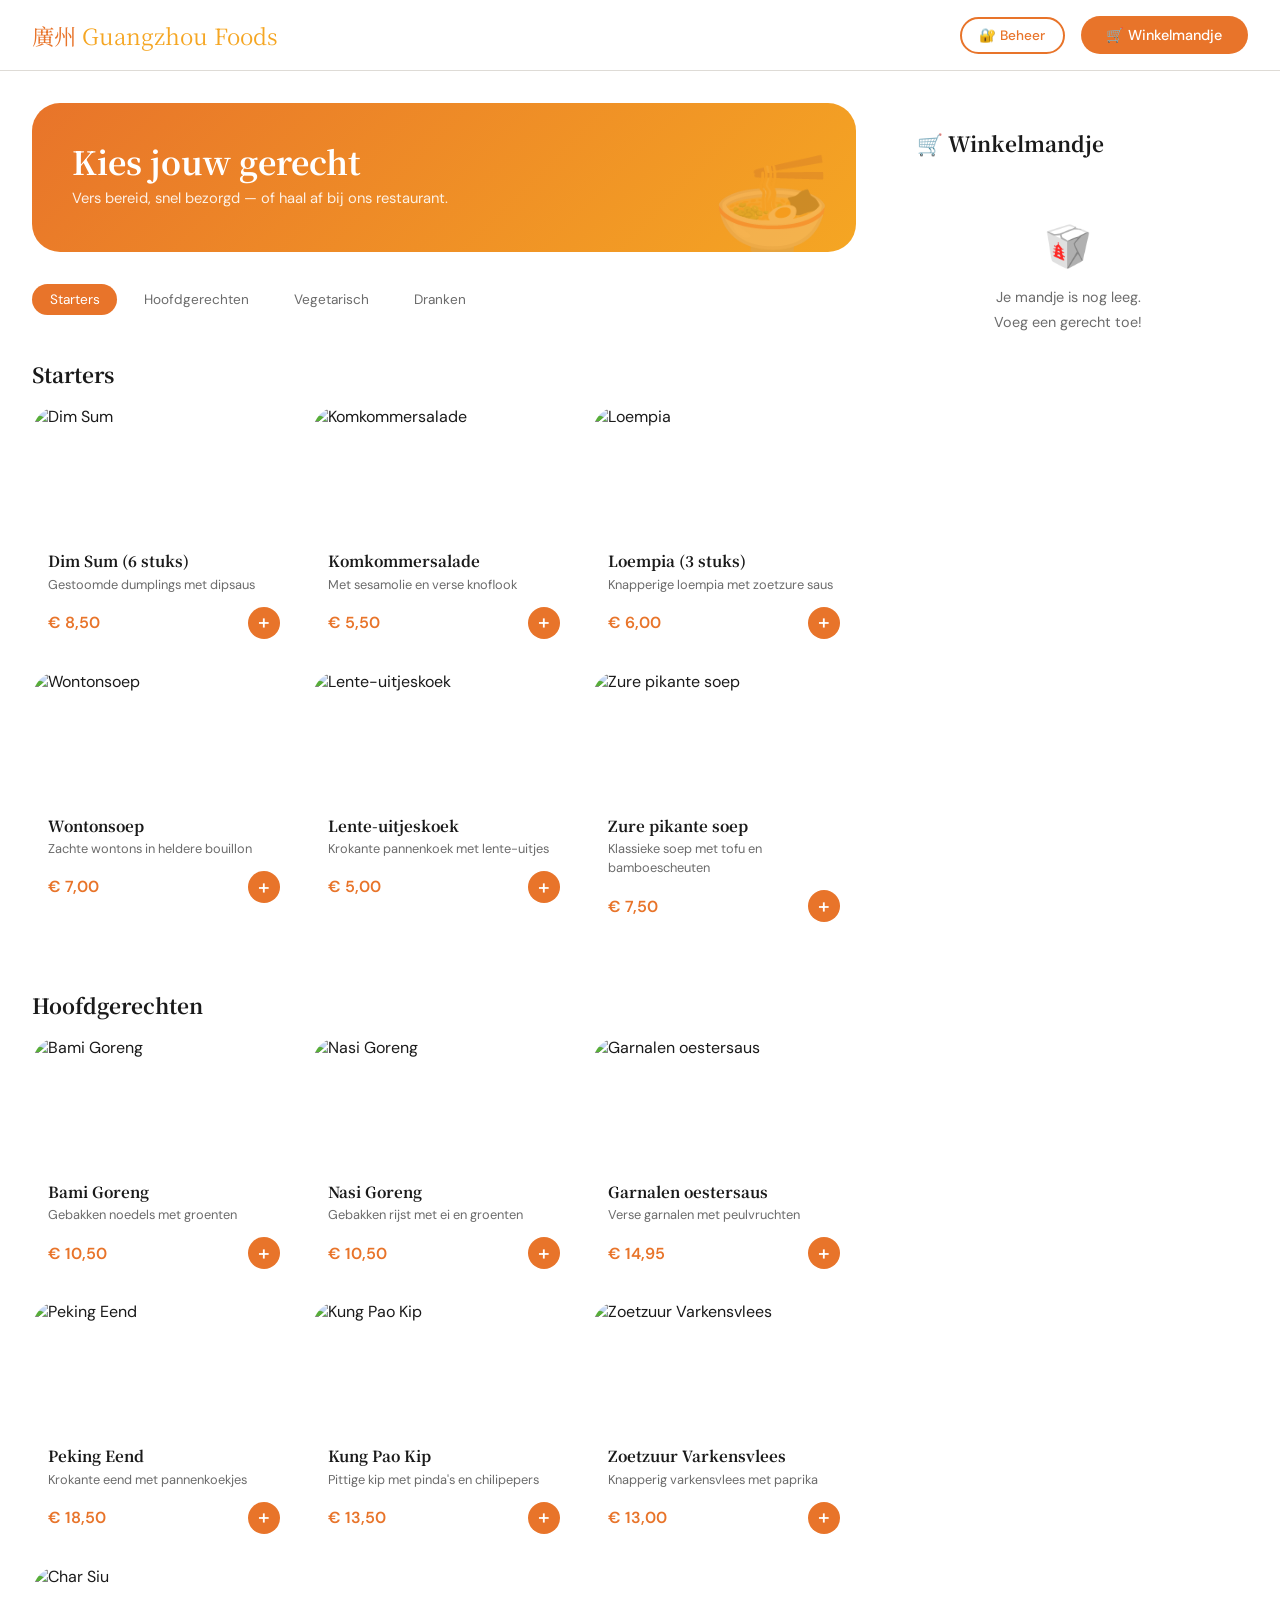
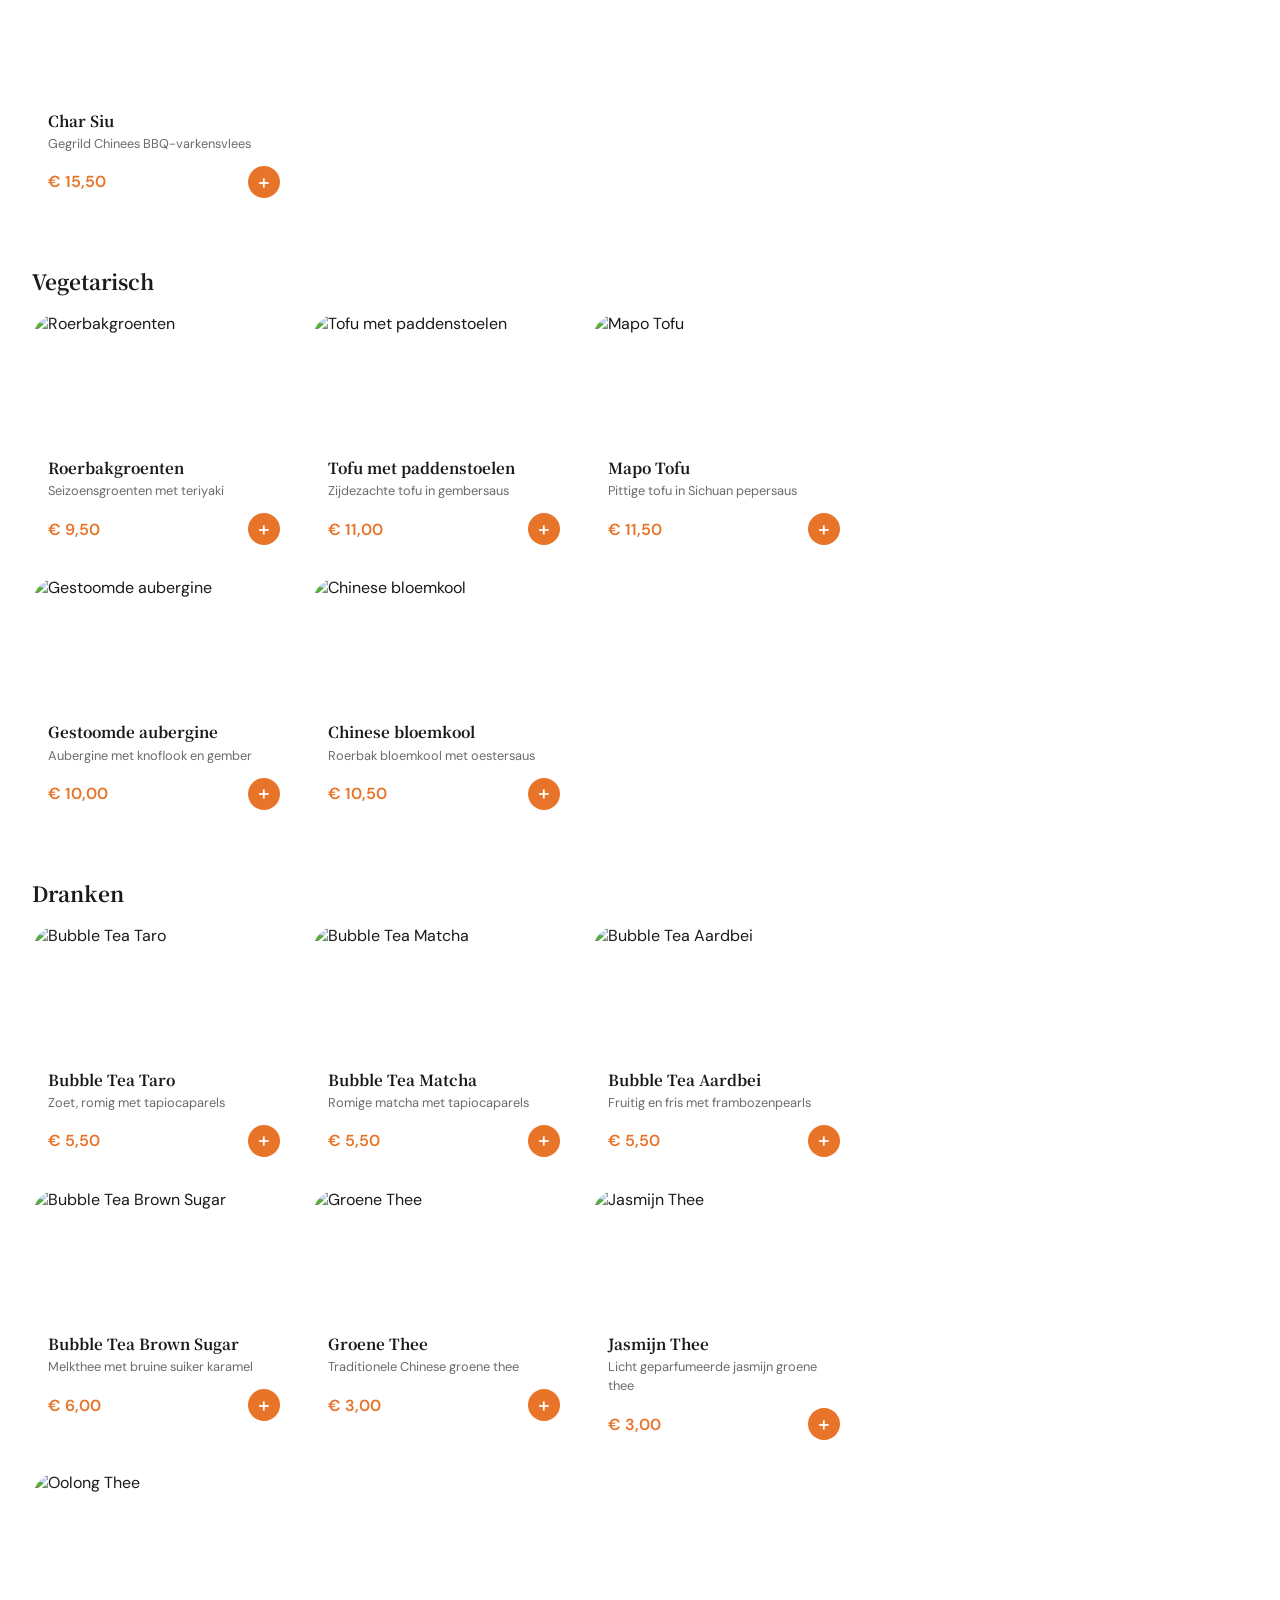
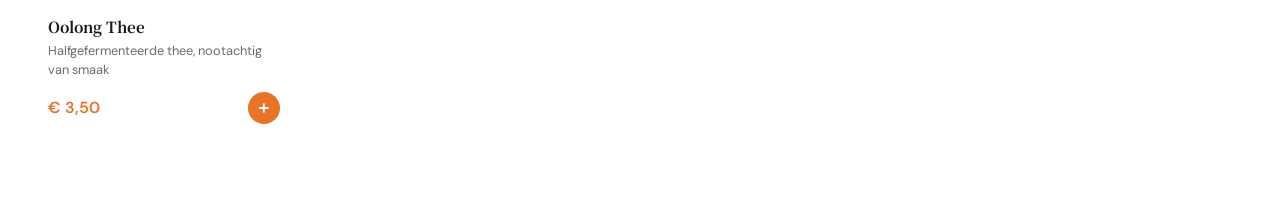
==== commit c41eacbd: "Alle javascript eruit gehaald en de css aangepast om de winkelwagen producten in te zetten" ====
--- a/Workspace/bestel.html
+++ b/Workspace/bestel.html
@@ -69,15 +69,6 @@
     }
 
 
-    /* checkout en totaal standaard verborgen */
-    .cart-totaal {
-      display: none;
-    }
-
-    .checkout-section {
-      display: none;
-    }
-
     /* ── Beheer tab actief markering ─────────── */
     a.beheer-tab-link:target {
       background: var(--orange);
@@ -94,8 +85,9 @@
   ════════════════════════════════════════ -->
   <header>
     <div class="header-inner">
+      <input type="checkbox" id="nav-toggle" class="nav-toggle-input">
       <a href="index.html" class="logo">廣州 <span>Guangzhou Foods</span></a>
-      <button class="header__hamburger" aria-expanded="false" aria-label="Menu openen">☰</button>
+      <label for="nav-toggle" class="header__hamburger" aria-label="Menu openen">☰</label>
       <div class="header-actions">
         <a href="#login-section" class="btn-secondary" style="font-size:0.85rem; padding:0.5rem 1.1rem;">🔐 Beheer</a>
         <a href="#bestel-sectie" class="btn-primary">🛒 Winkelmandje</a>
@@ -108,6 +100,34 @@
        HOOFDPAGINA — BESTELGEDEELTE
   ════════════════════════════════════════ -->
   <div id="bestel-sectie">
+
+    <!-- ── CSS-ONLY WINKELMANDJE: CHECKBOXEN ── -->
+    <input type="checkbox" id="cb-1" class="cart-cb">
+    <input type="checkbox" id="cb-2" class="cart-cb">
+    <input type="checkbox" id="cb-3" class="cart-cb">
+    <input type="checkbox" id="cb-4" class="cart-cb">
+    <input type="checkbox" id="cb-5" class="cart-cb">
+    <input type="checkbox" id="cb-6" class="cart-cb">
+    <input type="checkbox" id="cb-7" class="cart-cb">
+    <input type="checkbox" id="cb-8" class="cart-cb">
+    <input type="checkbox" id="cb-9" class="cart-cb">
+    <input type="checkbox" id="cb-10" class="cart-cb">
+    <input type="checkbox" id="cb-11" class="cart-cb">
+    <input type="checkbox" id="cb-12" class="cart-cb">
+    <input type="checkbox" id="cb-13" class="cart-cb">
+    <input type="checkbox" id="cb-14" class="cart-cb">
+    <input type="checkbox" id="cb-15" class="cart-cb">
+    <input type="checkbox" id="cb-16" class="cart-cb">
+    <input type="checkbox" id="cb-17" class="cart-cb">
+    <input type="checkbox" id="cb-18" class="cart-cb">
+    <input type="checkbox" id="cb-19" class="cart-cb">
+    <input type="checkbox" id="cb-20" class="cart-cb">
+    <input type="checkbox" id="cb-21" class="cart-cb">
+    <input type="checkbox" id="cb-22" class="cart-cb">
+    <input type="checkbox" id="cb-23" class="cart-cb">
+    <input type="checkbox" id="cb-24" class="cart-cb">
+    <input type="checkbox" id="cb-25" class="cart-cb">
+
     <main>
 
       <!-- ── LINKER KOLOM: MENU ── -->
@@ -116,12 +136,6 @@
         <div class="menu-hero">
           <h1>Kies jouw gerecht</h1>
           <p>Vers bereid, snel bezorgd — of haal af bij ons restaurant.</p>
-        </div>
-
-        <!-- Zoekbalk -->
-        <div class="zoekbalk-wrapper">
-          <span class="zoekbalk-icon">🔍</span>
-          <input type="search" class="zoekbalk" placeholder="Zoek een gerecht..." aria-label="Zoeken" />
         </div>
 
         <!-- Categorie anker-links -->
@@ -144,7 +158,7 @@
               <p>Gestoomde dumplings met dipsaus</p>
               <div class="item-footer">
                 <span class="item-price">€ 8,50</span>
-                <button class="add-btn" data-item="1">+</button>
+                <label for="cb-1" class="add-btn"></label>
               </div>
             </div>
           </article>
@@ -156,7 +170,7 @@
               <p>Met sesamolie en verse knoflook</p>
               <div class="item-footer">
                 <span class="item-price">€ 5,50</span>
-                <button class="add-btn" data-item="2">+</button>
+                <label for="cb-2" class="add-btn"></label>
               </div>
             </div>
           </article>
@@ -164,11 +178,47 @@
           <article class="item-card">
             <img class="item-img" src="https://images.unsplash.com/photo-1515022376298-7333f33e704b?w=400&h=300&fit=crop&q=80" alt="Loempia" />
             <div class="item-body">
-              <h4>Loempia (2 stuks)</h4>
+              <h4>Loempia (3 stuks)</h4>
               <p>Knapperige loempia met zoetzure saus</p>
               <div class="item-footer">
                 <span class="item-price">€ 6,00</span>
-                <button class="add-btn" data-item="3">+</button>
+                <label for="cb-3" class="add-btn"></label>
+              </div>
+            </div>
+          </article>
+
+          <article class="item-card">
+            <img class="item-img" src="https://images.unsplash.com/photo-1763994685090-c0927ff195d1?w=400&h=300&fit=crop&q=80" alt="Wontonsoep" />
+            <div class="item-body">
+              <h4>Wontonsoep</h4>
+              <p>Zachte wontons in heldere bouillon</p>
+              <div class="item-footer">
+                <span class="item-price">€ 7,00</span>
+                <label for="cb-17" class="add-btn"></label>
+              </div>
+            </div>
+          </article>
+
+          <article class="item-card">
+            <img class="item-img" src="https://images.unsplash.com/photo-1704383682314-92dd38542a0f?w=400&h=300&fit=crop&q=80" alt="Lente-uitjeskoek" />
+            <div class="item-body">
+              <h4>Lente-uitjeskoek</h4>
+              <p>Krokante pannenkoek met lente-uitjes</p>
+              <div class="item-footer">
+                <span class="item-price">€ 5,00</span>
+                <label for="cb-18" class="add-btn"></label>
+              </div>
+            </div>
+          </article>
+
+          <article class="item-card">
+            <img class="item-img" src="https://images.unsplash.com/photo-1547592166-23ac45744acd?w=400&h=300&fit=crop&q=80" alt="Zure pikante soep" />
+            <div class="item-body">
+              <h4>Zure pikante soep</h4>
+              <p>Klassieke soep met tofu en bamboescheuten</p>
+              <div class="item-footer">
+                <span class="item-price">€ 7,50</span>
+                <label for="cb-19" class="add-btn"></label>
               </div>
             </div>
           </article>
@@ -187,7 +237,7 @@
               <p>Gebakken noedels met groenten</p>
               <div class="item-footer">
                 <span class="item-price">€ 10,50</span>
-                <button class="add-btn" data-item="4">+</button>
+                <label for="cb-4" class="add-btn"></label>
               </div>
             </div>
           </article>
@@ -199,7 +249,7 @@
               <p>Gebakken rijst met ei en groenten</p>
               <div class="item-footer">
                 <span class="item-price">€ 10,50</span>
-                <button class="add-btn" data-item="5">+</button>
+                <label for="cb-5" class="add-btn"></label>
               </div>
             </div>
           </article>
@@ -211,7 +261,7 @@
               <p>Verse garnalen met peulvruchten</p>
               <div class="item-footer">
                 <span class="item-price">€ 14,95</span>
-                <button class="add-btn" data-item="6">+</button>
+                <label for="cb-6" class="add-btn"></label>
               </div>
             </div>
           </article>
@@ -223,7 +273,43 @@
               <p>Krokante eend met pannenkoekjes</p>
               <div class="item-footer">
                 <span class="item-price">€ 18,50</span>
-                <button class="add-btn" data-item="7">+</button>
+                <label for="cb-7" class="add-btn"></label>
+              </div>
+            </div>
+          </article>
+
+          <article class="item-card">
+            <img class="item-img" src="https://images.unsplash.com/photo-1605704922285-e82455dba38b?w=400&h=300&fit=crop&q=80" alt="Kung Pao Kip" />
+            <div class="item-body">
+              <h4>Kung Pao Kip</h4>
+              <p>Pittige kip met pinda's en chilipepers</p>
+              <div class="item-footer">
+                <span class="item-price">€ 13,50</span>
+                <label for="cb-20" class="add-btn"></label>
+              </div>
+            </div>
+          </article>
+
+          <article class="item-card">
+            <img class="item-img" src="https://images.unsplash.com/photo-1630564510802-0cac202af38d?w=400&h=300&fit=crop&q=80" alt="Zoetzuur Varkensvlees" />
+            <div class="item-body">
+              <h4>Zoetzuur Varkensvlees</h4>
+              <p>Knapperig varkensvlees met paprika</p>
+              <div class="item-footer">
+                <span class="item-price">€ 13,00</span>
+                <label for="cb-21" class="add-btn"></label>
+              </div>
+            </div>
+          </article>
+
+          <article class="item-card">
+            <img class="item-img" src="https://images.unsplash.com/photo-1760537553252-d2db6f20a4a2?w=400&h=300&fit=crop&q=80" alt="Char Siu" />
+            <div class="item-body">
+              <h4>Char Siu</h4>
+              <p>Gegrild Chinees BBQ-varkensvlees</p>
+              <div class="item-footer">
+                <span class="item-price">€ 15,50</span>
+                <label for="cb-22" class="add-btn"></label>
               </div>
             </div>
           </article>
@@ -242,7 +328,7 @@
               <p>Seizoensgroenten met teriyaki</p>
               <div class="item-footer">
                 <span class="item-price">€ 9,50</span>
-                <button class="add-btn" data-item="8">+</button>
+                <label for="cb-8" class="add-btn"></label>
               </div>
             </div>
           </article>
@@ -254,7 +340,43 @@
               <p>Zijdezachte tofu in gembersaus</p>
               <div class="item-footer">
                 <span class="item-price">€ 11,00</span>
-                <button class="add-btn" data-item="9">+</button>
+                <label for="cb-9" class="add-btn"></label>
+              </div>
+            </div>
+          </article>
+
+          <article class="item-card">
+            <img class="item-img" src="https://images.unsplash.com/photo-1769065647078-f067eb768035?w=400&h=300&fit=crop&q=80" alt="Mapo Tofu" />
+            <div class="item-body">
+              <h4>Mapo Tofu</h4>
+              <p>Pittige tofu in Sichuan pepersaus</p>
+              <div class="item-footer">
+                <span class="item-price">€ 11,50</span>
+                <label for="cb-23" class="add-btn"></label>
+              </div>
+            </div>
+          </article>
+
+          <article class="item-card">
+            <img class="item-img" src="https://images.unsplash.com/photo-1591813144634-eebdeab865e1?w=400&h=300&fit=crop&q=80" alt="Gestoomde aubergine" />
+            <div class="item-body">
+              <h4>Gestoomde aubergine</h4>
+              <p>Aubergine met knoflook en gember</p>
+              <div class="item-footer">
+                <span class="item-price">€ 10,00</span>
+                <label for="cb-24" class="add-btn"></label>
+              </div>
+            </div>
+          </article>
+
+          <article class="item-card">
+            <img class="item-img" src="https://images.unsplash.com/photo-1767324672960-113be90efe49?w=400&h=300&fit=crop&q=80" alt="Chinese bloemkool" />
+            <div class="item-body">
+              <h4>Chinese bloemkool</h4>
+              <p>Roerbak bloemkool met oestersaus</p>
+              <div class="item-footer">
+                <span class="item-price">€ 10,50</span>
+                <label for="cb-25" class="add-btn"></label>
               </div>
             </div>
           </article>
@@ -273,7 +395,7 @@
               <p>Zoet, romig met tapiocaparels</p>
               <div class="item-footer">
                 <span class="item-price">€ 5,50</span>
-                <button class="add-btn" data-item="10">+</button>
+                <label for="cb-10" class="add-btn"></label>
               </div>
             </div>
           </article>
@@ -285,31 +407,31 @@
               <p>Romige matcha met tapiocaparels</p>
               <div class="item-footer">
                 <span class="item-price">€ 5,50</span>
-                <button class="add-btn" data-item="11">+</button>
-              </div>
-            </div>
-          </article>
-
-          <article class="item-card">
-            <img class="item-img" src="https://images.unsplash.com/photo-1631901589746-219fcffbdd29?w=400&h=300&fit=crop&q=80" alt="Bubble Tea Aardbei" />
+                <label for="cb-11" class="add-btn"></label>
+              </div>
+            </div>
+          </article>
+
+          <article class="item-card">
+            <img class="item-img" src="https://images.unsplash.com/photo-1558857563-b371033873b8?w=400&h=300&fit=crop&q=80" alt="Bubble Tea Aardbei" />
             <div class="item-body">
               <h4>Bubble Tea Aardbei</h4>
               <p>Fruitig en fris met frambozenpearls</p>
               <div class="item-footer">
                 <span class="item-price">€ 5,50</span>
-                <button class="add-btn" data-item="12">+</button>
-              </div>
-            </div>
-          </article>
-
-          <article class="item-card">
-            <img class="item-img" src="https://images.unsplash.com/photo-1626170238340-227a15077e8b?w=400&h=300&fit=crop&q=80" alt="Bubble Tea Brown Sugar" />
+                <label for="cb-12" class="add-btn"></label>
+              </div>
+            </div>
+          </article>
+
+          <article class="item-card">
+            <img class="item-img" src="https://images.unsplash.com/photo-1741244133076-afcdda4befae?w=400&h=300&fit=crop&q=80" alt="Bubble Tea Brown Sugar" />
             <div class="item-body">
               <h4>Bubble Tea Brown Sugar</h4>
               <p>Melkthee met bruine suiker karamel</p>
               <div class="item-footer">
                 <span class="item-price">€ 6,00</span>
-                <button class="add-btn" data-item="13">+</button>
+                <label for="cb-13" class="add-btn"></label>
               </div>
             </div>
           </article>
@@ -321,7 +443,7 @@
               <p>Traditionele Chinese groene thee</p>
               <div class="item-footer">
                 <span class="item-price">€ 3,00</span>
-                <button class="add-btn" data-item="14">+</button>
+                <label for="cb-14" class="add-btn"></label>
               </div>
             </div>
           </article>
@@ -333,7 +455,7 @@
               <p>Licht geparfumeerde jasmijn groene thee</p>
               <div class="item-footer">
                 <span class="item-price">€ 3,00</span>
-                <button class="add-btn" data-item="15">+</button>
+                <label for="cb-15" class="add-btn"></label>
               </div>
             </div>
           </article>
@@ -345,7 +467,7 @@
               <p>Halfgefermenteerde thee, nootachtig van smaak</p>
               <div class="item-footer">
                 <span class="item-price">€ 3,50</span>
-                <button class="add-btn" data-item="16">+</button>
+                <label for="cb-16" class="add-btn"></label>
               </div>
             </div>
           </article>
@@ -359,32 +481,146 @@
       <aside class="cart-panel">
         <h2>🛒 Winkelmandje</h2>
 
-        <!-- Leeg bericht -->
         <div class="cart-empty">
           <div class="cart-empty-icon">🥡</div>
           <p>Je mandje is nog leeg.<br />Voeg een gerecht toe!</p>
         </div>
 
-        <!-- Winkelmandje items (dynamisch gevuld door JavaScript) -->
-        <ul class="cart-list" id="cart-items"></ul>
-
-        <!-- Totaalbox -->
+        <ul class="cart-list">
+          <li class="cart-entry cart-entry-1">
+            <span class="cart-item-emoji">🥟</span>
+            <div class="cart-item-info"><h5>Dim Sum (6 stuks)</h5><span class="cart-item-prijs">€ 8,50</span></div>
+            <label for="cb-1" class="cart-remove-btn" title="Verwijderen">×</label>
+          </li>
+          <li class="cart-entry cart-entry-2">
+            <span class="cart-item-emoji">🥗</span>
+            <div class="cart-item-info"><h5>Komkommersalade</h5><span class="cart-item-prijs">€ 5,50</span></div>
+            <label for="cb-2" class="cart-remove-btn" title="Verwijderen">×</label>
+          </li>
+          <li class="cart-entry cart-entry-3">
+            <span class="cart-item-emoji">🍢</span>
+            <div class="cart-item-info"><h5>Loempia (3 stuks)</h5><span class="cart-item-prijs">€ 6,00</span></div>
+            <label for="cb-3" class="cart-remove-btn" title="Verwijderen">×</label>
+          </li>
+          <li class="cart-entry cart-entry-4">
+            <span class="cart-item-emoji">🍜</span>
+            <div class="cart-item-info"><h5>Bami Goreng</h5><span class="cart-item-prijs">€ 10,50</span></div>
+            <label for="cb-4" class="cart-remove-btn" title="Verwijderen">×</label>
+          </li>
+          <li class="cart-entry cart-entry-5">
+            <span class="cart-item-emoji">🍚</span>
+            <div class="cart-item-info"><h5>Nasi Goreng</h5><span class="cart-item-prijs">€ 10,50</span></div>
+            <label for="cb-5" class="cart-remove-btn" title="Verwijderen">×</label>
+          </li>
+          <li class="cart-entry cart-entry-6">
+            <span class="cart-item-emoji">🦐</span>
+            <div class="cart-item-info"><h5>Garnalen oestersaus</h5><span class="cart-item-prijs">€ 14,95</span></div>
+            <label for="cb-6" class="cart-remove-btn" title="Verwijderen">×</label>
+          </li>
+          <li class="cart-entry cart-entry-7">
+            <span class="cart-item-emoji">🍗</span>
+            <div class="cart-item-info"><h5>Peking Eend</h5><span class="cart-item-prijs">€ 18,50</span></div>
+            <label for="cb-7" class="cart-remove-btn" title="Verwijderen">×</label>
+          </li>
+          <li class="cart-entry cart-entry-8">
+            <span class="cart-item-emoji">🥦</span>
+            <div class="cart-item-info"><h5>Roerbakgroenten</h5><span class="cart-item-prijs">€ 9,50</span></div>
+            <label for="cb-8" class="cart-remove-btn" title="Verwijderen">×</label>
+          </li>
+          <li class="cart-entry cart-entry-9">
+            <span class="cart-item-emoji">🍄</span>
+            <div class="cart-item-info"><h5>Tofu met paddenstoelen</h5><span class="cart-item-prijs">€ 11,00</span></div>
+            <label for="cb-9" class="cart-remove-btn" title="Verwijderen">×</label>
+          </li>
+          <li class="cart-entry cart-entry-10">
+            <span class="cart-item-emoji">🧋</span>
+            <div class="cart-item-info"><h5>Bubble Tea Taro</h5><span class="cart-item-prijs">€ 5,50</span></div>
+            <label for="cb-10" class="cart-remove-btn" title="Verwijderen">×</label>
+          </li>
+          <li class="cart-entry cart-entry-11">
+            <span class="cart-item-emoji">🧋</span>
+            <div class="cart-item-info"><h5>Bubble Tea Matcha</h5><span class="cart-item-prijs">€ 5,50</span></div>
+            <label for="cb-11" class="cart-remove-btn" title="Verwijderen">×</label>
+          </li>
+          <li class="cart-entry cart-entry-12">
+            <span class="cart-item-emoji">🧋</span>
+            <div class="cart-item-info"><h5>Bubble Tea Aardbei</h5><span class="cart-item-prijs">€ 5,50</span></div>
+            <label for="cb-12" class="cart-remove-btn" title="Verwijderen">×</label>
+          </li>
+          <li class="cart-entry cart-entry-13">
+            <span class="cart-item-emoji">🧋</span>
+            <div class="cart-item-info"><h5>Bubble Tea Brown Sugar</h5><span class="cart-item-prijs">€ 6,00</span></div>
+            <label for="cb-13" class="cart-remove-btn" title="Verwijderen">×</label>
+          </li>
+          <li class="cart-entry cart-entry-14">
+            <span class="cart-item-emoji">🍵</span>
+            <div class="cart-item-info"><h5>Groene Thee</h5><span class="cart-item-prijs">€ 3,00</span></div>
+            <label for="cb-14" class="cart-remove-btn" title="Verwijderen">×</label>
+          </li>
+          <li class="cart-entry cart-entry-15">
+            <span class="cart-item-emoji">🍵</span>
+            <div class="cart-item-info"><h5>Jasmijn Thee</h5><span class="cart-item-prijs">€ 3,00</span></div>
+            <label for="cb-15" class="cart-remove-btn" title="Verwijderen">×</label>
+          </li>
+          <li class="cart-entry cart-entry-16">
+            <span class="cart-item-emoji">🍵</span>
+            <div class="cart-item-info"><h5>Oolong Thee</h5><span class="cart-item-prijs">€ 3,50</span></div>
+            <label for="cb-16" class="cart-remove-btn" title="Verwijderen">×</label>
+          </li>
+          <li class="cart-entry cart-entry-17">
+            <span class="cart-item-emoji">🍲</span>
+            <div class="cart-item-info"><h5>Wontonsoep</h5><span class="cart-item-prijs">€ 7,00</span></div>
+            <label for="cb-17" class="cart-remove-btn" title="Verwijderen">×</label>
+          </li>
+          <li class="cart-entry cart-entry-18">
+            <span class="cart-item-emoji">🥞</span>
+            <div class="cart-item-info"><h5>Lente-uitjeskoek</h5><span class="cart-item-prijs">€ 5,00</span></div>
+            <label for="cb-18" class="cart-remove-btn" title="Verwijderen">×</label>
+          </li>
+          <li class="cart-entry cart-entry-19">
+            <span class="cart-item-emoji">🥣</span>
+            <div class="cart-item-info"><h5>Zure pikante soep</h5><span class="cart-item-prijs">€ 7,50</span></div>
+            <label for="cb-19" class="cart-remove-btn" title="Verwijderen">×</label>
+          </li>
+          <li class="cart-entry cart-entry-20">
+            <span class="cart-item-emoji">🍗</span>
+            <div class="cart-item-info"><h5>Kung Pao Kip</h5><span class="cart-item-prijs">€ 13,50</span></div>
+            <label for="cb-20" class="cart-remove-btn" title="Verwijderen">×</label>
+          </li>
+          <li class="cart-entry cart-entry-21">
+            <span class="cart-item-emoji">🍖</span>
+            <div class="cart-item-info"><h5>Zoetzuur Varkensvlees</h5><span class="cart-item-prijs">€ 13,00</span></div>
+            <label for="cb-21" class="cart-remove-btn" title="Verwijderen">×</label>
+          </li>
+          <li class="cart-entry cart-entry-22">
+            <span class="cart-item-emoji">🥩</span>
+            <div class="cart-item-info"><h5>Char Siu</h5><span class="cart-item-prijs">€ 15,50</span></div>
+            <label for="cb-22" class="cart-remove-btn" title="Verwijderen">×</label>
+          </li>
+          <li class="cart-entry cart-entry-23">
+            <span class="cart-item-emoji">🌶️</span>
+            <div class="cart-item-info"><h5>Mapo Tofu</h5><span class="cart-item-prijs">€ 11,50</span></div>
+            <label for="cb-23" class="cart-remove-btn" title="Verwijderen">×</label>
+          </li>
+          <li class="cart-entry cart-entry-24">
+            <span class="cart-item-emoji">🍆</span>
+            <div class="cart-item-info"><h5>Gestoomde aubergine</h5><span class="cart-item-prijs">€ 10,00</span></div>
+            <label for="cb-24" class="cart-remove-btn" title="Verwijderen">×</label>
+          </li>
+          <li class="cart-entry cart-entry-25">
+            <span class="cart-item-emoji">🥦</span>
+            <div class="cart-item-info"><h5>Chinese bloemkool</h5><span class="cart-item-prijs">€ 10,50</span></div>
+            <label for="cb-25" class="cart-remove-btn" title="Verwijderen">×</label>
+          </li>
+        </ul>
+
         <div class="cart-totaal">
-          <div class="totaal-rij">
-            <span>Subtotaal</span>
-            <span id="cart-subtotaal">€ 0,00</span>
-          </div>
           <div class="totaal-rij">
             <span>Bezorgkosten</span>
             <span>€ 2,50</span>
           </div>
-          <div class="totaal-rij eindtotaal">
-            <span>Totaal</span>
-            <span id="cart-eindtotaal">€ 2,50</span>
-          </div>
-        </div>
-
-        <!-- Afrekenen formulier -->
+        </div>
+
         <div class="checkout-section">
           <h3>Jouw gegevens</h3>
           <form action="mailto:info@goudendraak.nl" method="post" enctype="text/plain">
@@ -734,143 +970,6 @@
     </div><!-- einde beheer-content -->
   </section><!-- einde #beheer-section -->
 
-  <script>
-    // ── WINKELMANDJE ────────────────────────────────────
-    var cart = {};
-    var itemData = {};
-
-    // Lees gerecht-data uit de DOM
-    document.querySelectorAll('.item-card').forEach(function (card) {
-      var btn = card.querySelector('.add-btn');
-      if (!btn) return;
-      var id = btn.dataset.item;
-      var naam = card.querySelector('h4').textContent.trim();
-      var prijsText = card.querySelector('.item-price').textContent.replace('€', '').replace(',', '.').trim();
-      var emoji = card.querySelector('.item-emoji').textContent.trim();
-      itemData[id] = { naam: naam, prijs: parseFloat(prijsText), emoji: emoji };
-    });
-
-    // Klik op + knop
-    document.querySelectorAll('.add-btn').forEach(function (btn) {
-      btn.addEventListener('click', function () {
-        var id = this.dataset.item;
-        cart[id] = (cart[id] || 0) + 1;
-        renderCart();
-      });
-    });
-
-    function changeQty(id, delta) {
-      cart[id] = (cart[id] || 0) + delta;
-      if (cart[id] <= 0) delete cart[id];
-      renderCart();
-    }
-
-    function removeItem(id) {
-      delete cart[id];
-      renderCart();
-    }
-
-    function renderCart() {
-      var cartItems = document.getElementById('cart-items');
-      var cartEmpty = document.querySelector('.cart-empty');
-      var cartTotaal = document.querySelector('.cart-totaal');
-      var checkoutSection = document.querySelector('.checkout-section');
-      var actieveIds = Object.keys(cart).filter(function (id) { return cart[id] > 0; });
-
-      if (actieveIds.length === 0) {
-        cartEmpty.style.display = '';
-        cartTotaal.style.display = 'none';
-        checkoutSection.style.display = 'none';
-        cartItems.innerHTML = '';
-        updateAddBtns();
-        return;
-      }
-
-      cartEmpty.style.display = 'none';
-      cartTotaal.style.display = 'block';
-      checkoutSection.style.display = 'block';
-
-      var subtotaal = 0;
-      cartItems.innerHTML = actieveIds.map(function (id) {
-        var item = itemData[id];
-        var qty = cart[id];
-        subtotaal += item.prijs * qty;
-        var prijsStr = (item.prijs * qty).toFixed(2).replace('.', ',');
-        var qtyLabel = qty > 1 ? ' <em class="cart-qty-label">&times;' + qty + '</em>' : '';
-        return '<li class="cart-item">'
-          + '<span class="cart-item-emoji">' + item.emoji + '</span>'
-          + '<div class="cart-item-info">'
-          + '<h5>' + item.naam + '</h5>'
-          + '<span class="cart-item-prijs">€ ' + prijsStr + qtyLabel + '</span>'
-          + '</div>'
-          + '<div class="cart-item-actions">'
-          + '<button class="cart-qty-btn" onclick="changeQty(' + id + ', -1)">&#8722;</button>'
-          + '<span class="cart-qty-num">' + qty + '</span>'
-          + '<button class="cart-qty-btn" onclick="changeQty(' + id + ', 1)">+</button>'
-          + '<button class="cart-remove-btn" onclick="removeItem(' + id + ')" title="Verwijderen">&times;</button>'
-          + '</div>'
-          + '</li>';
-      }).join('');
-
-      document.getElementById('cart-subtotaal').textContent = '€ ' + subtotaal.toFixed(2).replace('.', ',');
-      document.getElementById('cart-eindtotaal').textContent = '€ ' + (subtotaal + 2.50).toFixed(2).replace('.', ',');
-      updateAddBtns();
-    }
-
-    function updateAddBtns() {
-      document.querySelectorAll('.add-btn').forEach(function (btn) {
-        var id = btn.dataset.item;
-        var qty = cart[id] || 0;
-        if (qty > 0) {
-          btn.classList.add('add-btn--active');
-          btn.textContent = qty;
-        } else {
-          btn.classList.remove('add-btn--active');
-          btn.textContent = '+';
-        }
-      });
-    }
-
-    // ── ZOEKBALK ─────────────────────────────────────────
-    var zoekbalk = document.querySelector('.zoekbalk');
-    zoekbalk.addEventListener('input', function () {
-      var query = this.value.toLowerCase().trim();
-      document.querySelectorAll('.item-card').forEach(function (card) {
-        var naam = card.querySelector('h4').textContent.toLowerCase();
-        var desc = card.querySelector('p') ? card.querySelector('p').textContent.toLowerCase() : '';
-        card.style.display = (naam.includes(query) || desc.includes(query)) ? '' : 'none';
-      });
-      document.querySelectorAll('.items-grid').forEach(function (grid) {
-        var aantalZichtbaar = Array.from(grid.querySelectorAll('.item-card'))
-          .filter(function (c) { return c.style.display !== 'none'; }).length;
-        var titel = grid.previousElementSibling;
-        if (titel && titel.classList.contains('category-title')) {
-          titel.style.display = aantalZichtbaar === 0 ? 'none' : '';
-        }
-        grid.style.display = aantalZichtbaar === 0 ? 'none' : '';
-      });
-    });
-
-    // ── HAMBURGER MENU — bestel.html ─────────────────────
-    var bestelHamburger = document.querySelector('.header__hamburger');
-    var bestelActions = document.querySelector('.header-actions');
-
-    if (bestelHamburger && bestelActions) {
-      bestelHamburger.addEventListener('click', function () {
-        var isOpen = bestelActions.classList.toggle('header-actions--open');
-        bestelHamburger.setAttribute('aria-expanded', String(isOpen));
-        bestelHamburger.textContent = isOpen ? '✕' : '☰';
-      });
-
-      document.addEventListener('click', function (e) {
-        if (!bestelHamburger.contains(e.target) && !bestelActions.contains(e.target)) {
-          bestelActions.classList.remove('header-actions--open');
-          bestelHamburger.setAttribute('aria-expanded', 'false');
-          bestelHamburger.textContent = '☰';
-        }
-      });
-    }
-  </script>
 </body>
 
 </html>
--- a/Workspace/css/style.css
+++ b/Workspace/css/style.css
@@ -185,6 +185,11 @@
   color: var(--gold);
 }
 
+/* ── HAMBURGER CHECKBOX (altijd verborgen) ───── */
+.nav-toggle-input {
+  display: none;
+}
+
 /* ── HEADER ──────────────────────────────────── */
 header {
   position: sticky;
--- a/Workspace/css/bestel.css
+++ b/Workspace/css/bestel.css
@@ -1,6 +1,155 @@
 /* ═══════════════════════════════════════════════
    GOUDEN DRAAK — Bestelwebsite stijlen (bestel.css)
    ═══════════════════════════════════════════════ */
+
+/* ══════════════════════════════════════════════════
+   CSS-ONLY WINKELMANDJE (checkbox trick)
+   ══════════════════════════════════════════════════ */
+
+/* Verberg alle checkboxen */
+.cart-cb { display: none; }
+
+/* Verberg cart-entries, totaal en checkout standaard */
+.cart-entry   { display: none; }
+.cart-totaal  { display: none; }
+.checkout-section { display: none; }
+
+/* Toon cart-entry als het bijbehorende checkbox gecheckt is */
+#cb-1:checked  ~ main .cart-entry-1,
+#cb-2:checked  ~ main .cart-entry-2,
+#cb-3:checked  ~ main .cart-entry-3,
+#cb-4:checked  ~ main .cart-entry-4,
+#cb-5:checked  ~ main .cart-entry-5,
+#cb-6:checked  ~ main .cart-entry-6,
+#cb-7:checked  ~ main .cart-entry-7,
+#cb-8:checked  ~ main .cart-entry-8,
+#cb-9:checked  ~ main .cart-entry-9,
+#cb-10:checked ~ main .cart-entry-10,
+#cb-11:checked ~ main .cart-entry-11,
+#cb-12:checked ~ main .cart-entry-12,
+#cb-13:checked ~ main .cart-entry-13,
+#cb-14:checked ~ main .cart-entry-14,
+#cb-15:checked ~ main .cart-entry-15,
+#cb-16:checked ~ main .cart-entry-16,
+#cb-17:checked ~ main .cart-entry-17,
+#cb-18:checked ~ main .cart-entry-18,
+#cb-19:checked ~ main .cart-entry-19,
+#cb-20:checked ~ main .cart-entry-20,
+#cb-21:checked ~ main .cart-entry-21,
+#cb-22:checked ~ main .cart-entry-22,
+#cb-23:checked ~ main .cart-entry-23,
+#cb-24:checked ~ main .cart-entry-24,
+#cb-25:checked ~ main .cart-entry-25 { display: flex; }
+
+/* Verberg "leeg" bericht zodra een item geselecteerd is */
+#cb-1:checked  ~ main .cart-empty,
+#cb-2:checked  ~ main .cart-empty,
+#cb-3:checked  ~ main .cart-empty,
+#cb-4:checked  ~ main .cart-empty,
+#cb-5:checked  ~ main .cart-empty,
+#cb-6:checked  ~ main .cart-empty,
+#cb-7:checked  ~ main .cart-empty,
+#cb-8:checked  ~ main .cart-empty,
+#cb-9:checked  ~ main .cart-empty,
+#cb-10:checked ~ main .cart-empty,
+#cb-11:checked ~ main .cart-empty,
+#cb-12:checked ~ main .cart-empty,
+#cb-13:checked ~ main .cart-empty,
+#cb-14:checked ~ main .cart-empty,
+#cb-15:checked ~ main .cart-empty,
+#cb-16:checked ~ main .cart-empty,
+#cb-17:checked ~ main .cart-empty,
+#cb-18:checked ~ main .cart-empty,
+#cb-19:checked ~ main .cart-empty,
+#cb-20:checked ~ main .cart-empty,
+#cb-21:checked ~ main .cart-empty,
+#cb-22:checked ~ main .cart-empty,
+#cb-23:checked ~ main .cart-empty,
+#cb-24:checked ~ main .cart-empty,
+#cb-25:checked ~ main .cart-empty { display: none; }
+
+/* Toon totaal en checkout zodra een item geselecteerd is */
+#cb-1:checked  ~ main .cart-totaal,
+#cb-2:checked  ~ main .cart-totaal,
+#cb-3:checked  ~ main .cart-totaal,
+#cb-4:checked  ~ main .cart-totaal,
+#cb-5:checked  ~ main .cart-totaal,
+#cb-6:checked  ~ main .cart-totaal,
+#cb-7:checked  ~ main .cart-totaal,
+#cb-8:checked  ~ main .cart-totaal,
+#cb-9:checked  ~ main .cart-totaal,
+#cb-10:checked ~ main .cart-totaal,
+#cb-11:checked ~ main .cart-totaal,
+#cb-12:checked ~ main .cart-totaal,
+#cb-13:checked ~ main .cart-totaal,
+#cb-14:checked ~ main .cart-totaal,
+#cb-15:checked ~ main .cart-totaal,
+#cb-16:checked ~ main .cart-totaal,
+#cb-17:checked ~ main .cart-totaal,
+#cb-18:checked ~ main .cart-totaal,
+#cb-19:checked ~ main .cart-totaal,
+#cb-20:checked ~ main .cart-totaal,
+#cb-21:checked ~ main .cart-totaal,
+#cb-22:checked ~ main .cart-totaal,
+#cb-23:checked ~ main .cart-totaal,
+#cb-24:checked ~ main .cart-totaal,
+#cb-25:checked ~ main .cart-totaal,
+#cb-1:checked  ~ main .checkout-section,
+#cb-2:checked  ~ main .checkout-section,
+#cb-3:checked  ~ main .checkout-section,
+#cb-4:checked  ~ main .checkout-section,
+#cb-5:checked  ~ main .checkout-section,
+#cb-6:checked  ~ main .checkout-section,
+#cb-7:checked  ~ main .checkout-section,
+#cb-8:checked  ~ main .checkout-section,
+#cb-9:checked  ~ main .checkout-section,
+#cb-10:checked ~ main .checkout-section,
+#cb-11:checked ~ main .checkout-section,
+#cb-12:checked ~ main .checkout-section,
+#cb-13:checked ~ main .checkout-section,
+#cb-14:checked ~ main .checkout-section,
+#cb-15:checked ~ main .checkout-section,
+#cb-16:checked ~ main .checkout-section,
+#cb-17:checked ~ main .checkout-section,
+#cb-18:checked ~ main .checkout-section,
+#cb-19:checked ~ main .checkout-section,
+#cb-20:checked ~ main .checkout-section,
+#cb-21:checked ~ main .checkout-section,
+#cb-22:checked ~ main .checkout-section,
+#cb-23:checked ~ main .checkout-section,
+#cb-24:checked ~ main .checkout-section,
+#cb-25:checked ~ main .checkout-section { display: block; }
+
+/* Actieve staat: + knop toont ✓ en wordt goud als item in mandje zit */
+.add-btn { font-size: 0; }
+.add-btn::after { content: '+'; font-size: 1.3rem; }
+
+
+#cb-1:checked  ~ main label[for="cb-1"].add-btn,
+#cb-2:checked  ~ main label[for="cb-2"].add-btn,
+#cb-3:checked  ~ main label[for="cb-3"].add-btn,
+#cb-4:checked  ~ main label[for="cb-4"].add-btn,
+#cb-5:checked  ~ main label[for="cb-5"].add-btn,
+#cb-6:checked  ~ main label[for="cb-6"].add-btn,
+#cb-7:checked  ~ main label[for="cb-7"].add-btn,
+#cb-8:checked  ~ main label[for="cb-8"].add-btn,
+#cb-9:checked  ~ main label[for="cb-9"].add-btn,
+#cb-10:checked ~ main label[for="cb-10"].add-btn,
+#cb-11:checked ~ main label[for="cb-11"].add-btn,
+#cb-12:checked ~ main label[for="cb-12"].add-btn,
+#cb-13:checked ~ main label[for="cb-13"].add-btn,
+#cb-14:checked ~ main label[for="cb-14"].add-btn,
+#cb-15:checked ~ main label[for="cb-15"].add-btn,
+#cb-16:checked ~ main label[for="cb-16"].add-btn,
+#cb-17:checked ~ main label[for="cb-17"].add-btn,
+#cb-18:checked ~ main label[for="cb-18"].add-btn,
+#cb-19:checked ~ main label[for="cb-19"].add-btn,
+#cb-20:checked ~ main label[for="cb-20"].add-btn,
+#cb-21:checked ~ main label[for="cb-21"].add-btn,
+#cb-22:checked ~ main label[for="cb-22"].add-btn,
+#cb-23:checked ~ main label[for="cb-23"].add-btn,
+#cb-24:checked ~ main label[for="cb-24"].add-btn,
+#cb-25:checked ~ main label[for="cb-25"].add-btn { background: var(--gold); }
 
 /* ── HEADER NAVIGATIE BESTEL ─────────────────── */
 .header-inner {
@@ -606,8 +755,12 @@
     z-index: 200;
   }
 
-  /* Acties tonen via JS klasse */
-  .header-actions--open {
+  /* CSS-only hamburger */
+  .nav-toggle-input {
+    display: none;
+  }
+
+  #nav-toggle:checked ~ .header-actions {
     display: flex;
   }
 }
